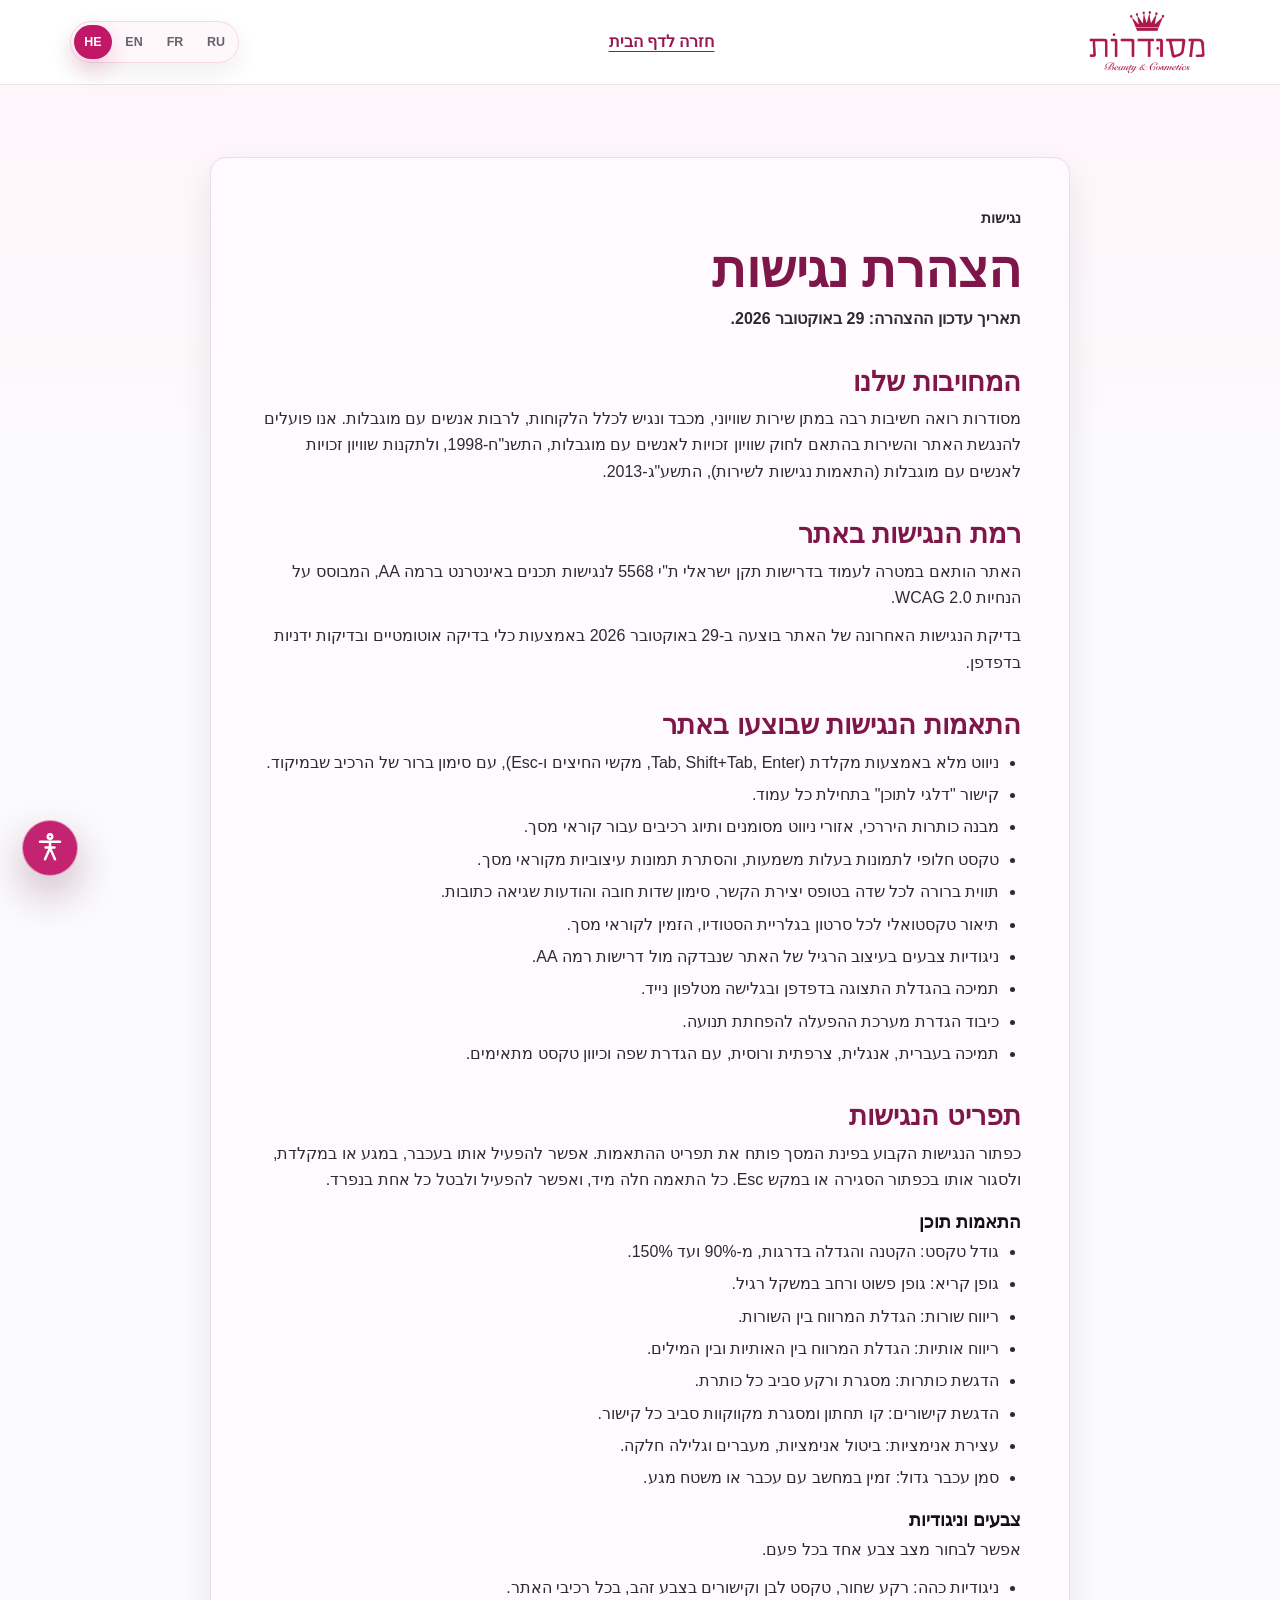
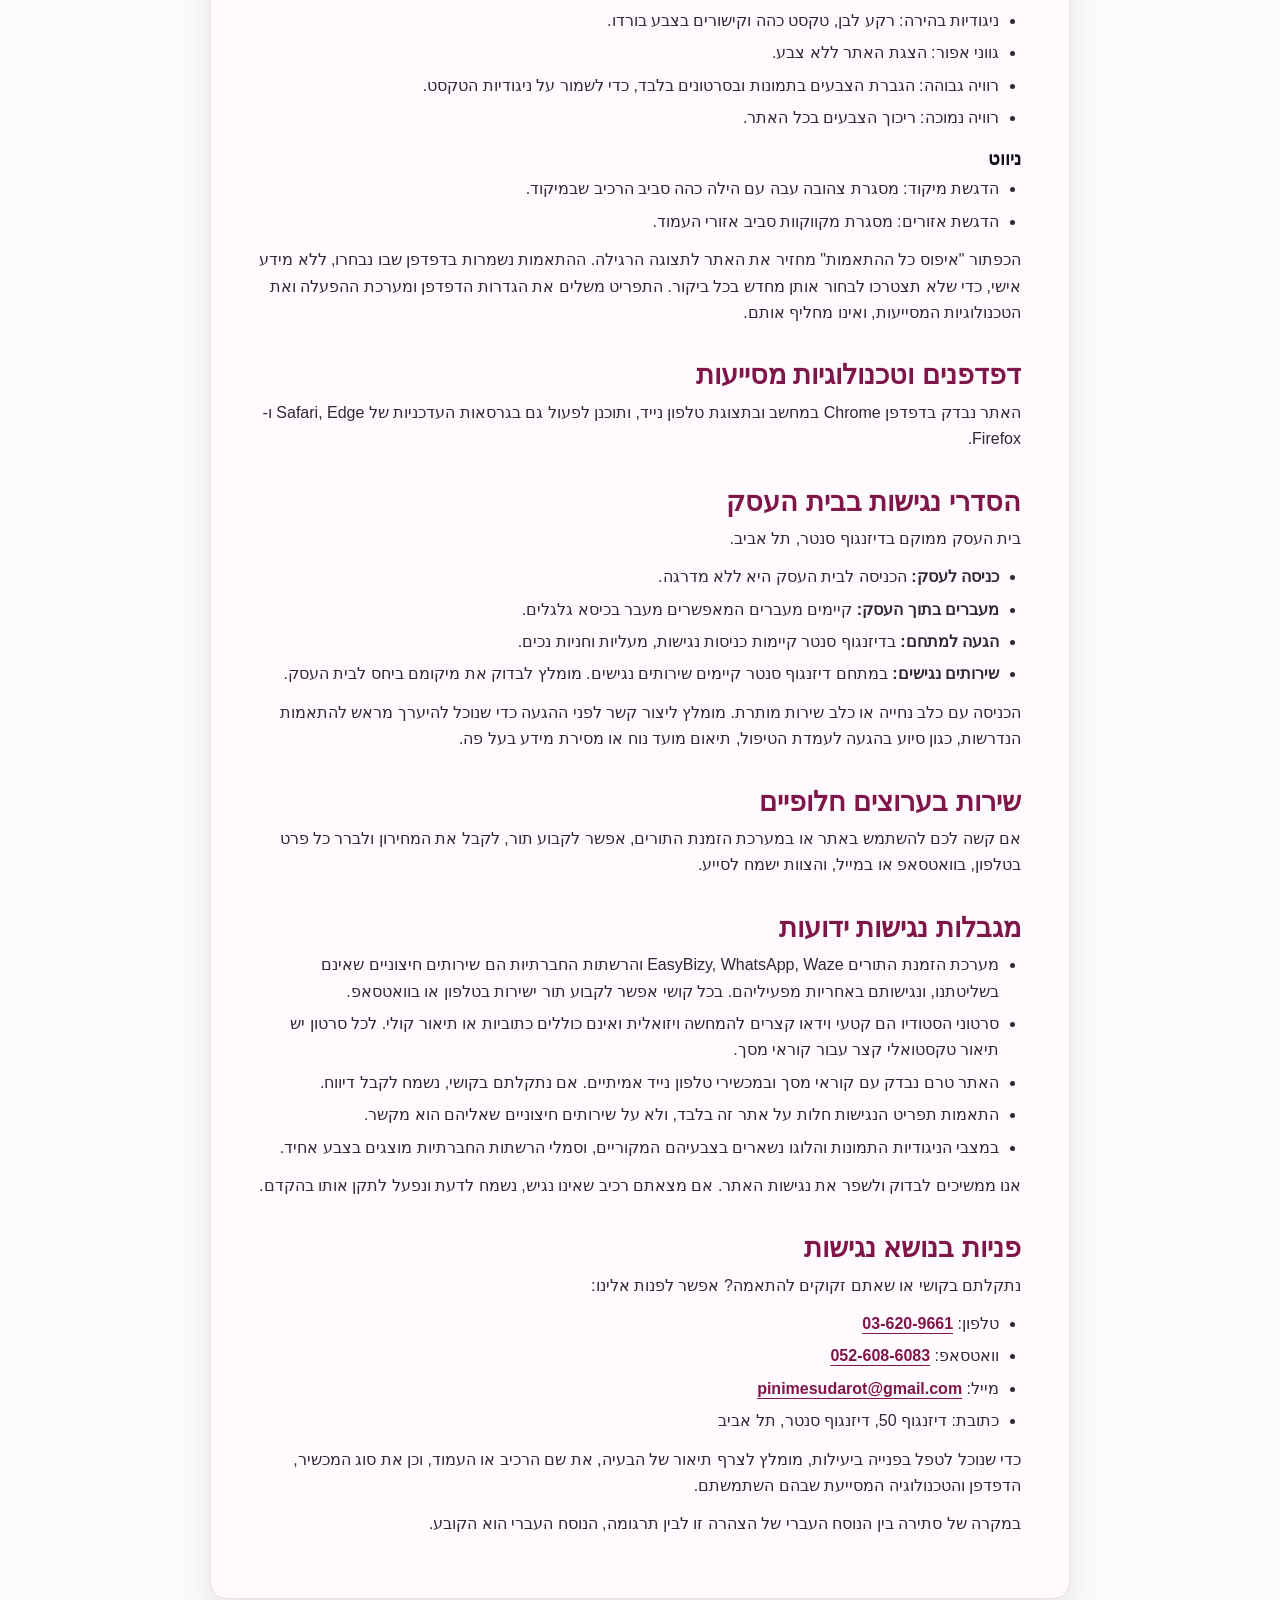
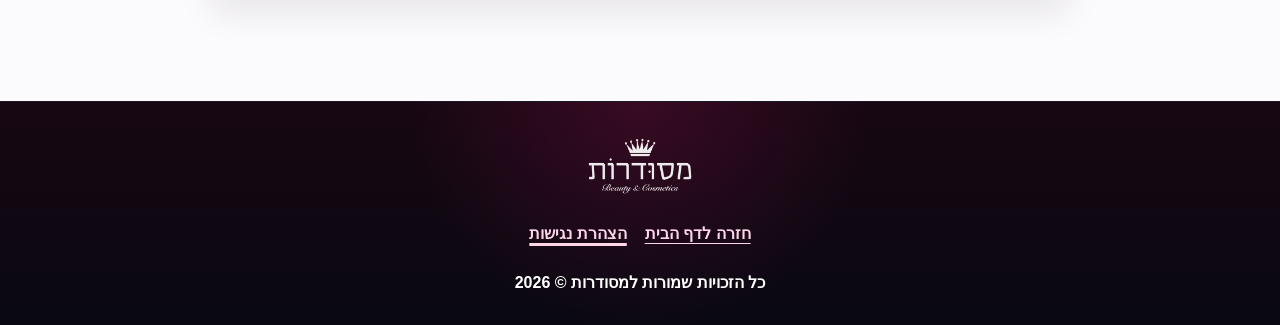
==== accessibility.html @ 110e38bb "feat(accessibility): new accessibility menu and statement page Replace the old accessibility panel w" ====
<!doctype html>
<html lang="he" dir="rtl" data-seo-key="accessibilitySeo">
  <head>
    <meta charset="utf-8" />
    <meta name="viewport" content="width=device-width, initial-scale=1" />
    <title>הצהרת נגישות | מסודרות</title>
    <meta
      name="description"
      content="הצהרת הנגישות של מסודרות Beauty & Cosmetics: התאמות הנגישות באתר, תפריט הנגישות, הסדרי הנגישות בבית העסק ודרכי פנייה."
    />
    <meta name="robots" content="index, follow" />
    <meta name="theme-color" content="#c01866" />
    <link rel="icon" type="image/png" href="assets/logo.png" />
    <link rel="canonical" href="https://www.mesudarot-il.com/accessibility.html" />
    <link rel="stylesheet" href="styles.css?v=20261029-a11y-reset" />
    <script src="accessibility.js?v=20261029-a11y-reset"></script>
    <script defer src="i18n.js?v=20261029-a11y-menu"></script>
  </head>
  <body>
    <svg class="sprite" aria-hidden="true" focusable="false">
      <symbol id="icon-accessibility" viewBox="0 0 24 24">
        <path d="M12 4.5a1.8 1.8 0 1 0 0-3.6 1.8 1.8 0 0 0 0 3.6Z" />
        <path d="M4 7h16" />
        <path d="M12 7v5" />
        <path d="M8 21l4-9 4 9" />
        <path d="M8.5 11.5h7" />
      </symbol>
      <symbol id="icon-a11y-text-size" viewBox="0 0 24 24">
        <path d="M3 19 8.5 5h1L15 19M5.2 14h7.6" />
        <path d="M16 19l3.5-8 3.5 8M17 16.5h5" />
      </symbol>
      <symbol id="icon-a11y-font" viewBox="0 0 24 24">
        <path d="M4 7V5h16v2M12 5v14M9 19h6" />
      </symbol>
      <symbol id="icon-a11y-line-height" viewBox="0 0 24 24">
        <path d="M11 6h10M11 12h10M11 18h10" />
        <path d="M5 4v16M3 6l2-2 2 2M3 18l2 2 2-2" />
      </symbol>
      <symbol id="icon-a11y-letter-spacing" viewBox="0 0 24 24">
        <path d="M5 13l3-8 3 8M6 11h4M14 5v8h3.5a2 2 0 0 0 0-4H14M14 9h3a2 2 0 0 0 0-4h-3" />
        <path d="M3 19h18M6 17l-3 2 3 2M18 17l3 2-3 2" />
      </symbol>
      <symbol id="icon-a11y-heading" viewBox="0 0 24 24">
        <path d="M6 5v14M16 5v14M6 12h10" />
        <rect x="2.5" y="2.5" width="19" height="19" rx="3" />
      </symbol>
      <symbol id="icon-a11y-link" viewBox="0 0 24 24">
        <path d="M10 14a4.5 4.5 0 0 0 6.4 0l3-3a4.5 4.5 0 0 0-6.4-6.4l-1 1" />
        <path d="M14 10a4.5 4.5 0 0 0-6.4 0l-3 3a4.5 4.5 0 0 0 6.4 6.4l1-1" />
      </symbol>
      <symbol id="icon-a11y-pause" viewBox="0 0 24 24">
        <circle cx="12" cy="12" r="9" />
        <path d="M10 9v6M14 9v6" />
      </symbol>
      <symbol id="icon-a11y-cursor" viewBox="0 0 24 24">
        <path d="M5 3v15l4.2-3.8L12 21l3-1.4-2.8-6.3H18Z" />
      </symbol>
      <symbol id="icon-a11y-contrast-dark" viewBox="0 0 24 24">
        <path d="M20 14.5A8.5 8.5 0 0 1 9.5 4a8.5 8.5 0 1 0 10.5 10.5Z" />
      </symbol>
      <symbol id="icon-a11y-contrast-light" viewBox="0 0 24 24">
        <circle cx="12" cy="12" r="4" />
        <path d="M12 2v2M12 20v2M4.9 4.9l1.4 1.4M17.7 17.7l1.4 1.4M2 12h2M20 12h2M4.9 19.1l1.4-1.4M17.7 6.3l1.4-1.4" />
      </symbol>
      <symbol id="icon-a11y-grayscale" viewBox="0 0 24 24">
        <circle cx="12" cy="12" r="9" />
        <path d="M12 3a9 9 0 0 1 0 18Z" fill="currentColor" />
      </symbol>
      <symbol id="icon-a11y-saturation-high" viewBox="0 0 24 24">
        <path d="M12 3s6 6.4 6 11a6 6 0 0 1-12 0c0-4.6 6-11 6-11Z" fill="currentColor" />
      </symbol>
      <symbol id="icon-a11y-saturation-low" viewBox="0 0 24 24">
        <path d="M12 3s6 6.4 6 11a6 6 0 0 1-12 0c0-4.6 6-11 6-11Z" />
        <path d="M9 15a3 3 0 0 0 3 3" />
      </symbol>
      <symbol id="icon-a11y-focus" viewBox="0 0 24 24">
        <path d="M4 8V5a1 1 0 0 1 1-1h3M16 4h3a1 1 0 0 1 1 1v3M20 16v3a1 1 0 0 1-1 1h-3M8 20H5a1 1 0 0 1-1-1v-3" />
        <rect x="8" y="9" width="8" height="6" rx="1.5" />
      </symbol>
      <symbol id="icon-a11y-regions" viewBox="0 0 24 24">
        <rect x="3" y="3" width="18" height="18" rx="2" stroke-dasharray="3 2.5" />
        <path d="M3 9h18M9 9v12" />
      </symbol>
      <symbol id="icon-a11y-reset" viewBox="0 0 24 24">
        <path d="M4 12a8 8 0 1 0 2.4-5.7L4 8.5" />
        <path d="M4 3.5v5h5" />
      </symbol>
      <symbol id="icon-check" viewBox="0 0 24 24">
        <path d="m5 12.5 4.5 4.5L19 7.5" />
      </symbol>
      <symbol id="icon-close" viewBox="0 0 24 24">
        <path d="M6 6l12 12M18 6 6 18" />
      </symbol>
      <symbol id="icon-minus" viewBox="0 0 24 24">
        <path d="M5 12h14" />
      </symbol>
      <symbol id="icon-plus" viewBox="0 0 24 24">
        <path d="M12 5v14M5 12h14" />
      </symbol>
    </svg>

    <a class="skip-link" href="#main">דלגי לתוכן</a>

    <header class="site-header statement-header">
      <nav class="main-nav" aria-label="ניווט ראשי">
        <a class="brand" href="index.html" aria-label="מסודרות דף הבית">
          <img
            src="assets/logo.png"
            width="400"
            height="215"
            alt="מסודרות Beauty & Cosmetics"
          />
        </a>
        <a class="statement-back" href="index.html">חזרה לדף הבית</a>
        <div class="language-switcher" role="group" aria-label="בחירת שפה">
          <button
            class="language-option active"
            type="button"
            data-language-option="he"
            aria-pressed="true"
            lang="he"
            aria-label="עברית"
          >
            HE
          </button>
          <button
            class="language-option"
            type="button"
            data-language-option="en"
            aria-pressed="false"
            lang="en"
            aria-label="English"
          >
            EN
          </button>
          <button
            class="language-option"
            type="button"
            data-language-option="fr"
            aria-pressed="false"
            lang="fr"
            aria-label="Français"
          >
            FR
          </button>
          <button
            class="language-option"
            type="button"
            data-language-option="ru"
            aria-pressed="false"
            lang="ru"
            aria-label="Русский"
          >
            RU
          </button>
        </div>
      </nav>
    </header>

    <main id="main" class="statement-page">
      <article class="statement">
        <p class="eyebrow">נגישות</p>
        <h1>הצהרת נגישות</h1>
        <p class="statement-updated">תאריך עדכון ההצהרה: 29 באוקטובר 2026.</p>

        <section aria-labelledby="statement-commitment">
          <h2 id="statement-commitment">המחויבות שלנו</h2>
          <p>
            מסודרות רואה חשיבות רבה במתן שירות שוויוני, מכבד ונגיש לכלל הלקוחות,
            לרבות אנשים עם מוגבלות. אנו פועלים להנגשת האתר והשירות בהתאם לחוק
            שוויון זכויות לאנשים עם מוגבלות, התשנ"ח-1998, ולתקנות שוויון זכויות
            לאנשים עם מוגבלות (התאמות נגישות לשירות), התשע"ג-2013.
          </p>
        </section>

        <section aria-labelledby="statement-level">
          <h2 id="statement-level">רמת הנגישות באתר</h2>
          <p>
            האתר הותאם במטרה לעמוד בדרישות תקן ישראלי ת"י 5568 לנגישות תכנים
            באינטרנט ברמה AA, המבוסס על הנחיות WCAG 2.0.
          </p>
          <p>
            בדיקת הנגישות האחרונה של האתר בוצעה ב-29 באוקטובר 2026 באמצעות כלי
            בדיקה אוטומטיים ובדיקות ידניות בדפדפן.
          </p>
        </section>

        <section aria-labelledby="statement-adjustments">
          <h2 id="statement-adjustments">התאמות הנגישות שבוצעו באתר</h2>
          <ul>
            <li>
              ניווט מלא באמצעות מקלדת (Tab, Shift+Tab, Enter, מקשי החיצים ו-Esc),
              עם סימון ברור של הרכיב שבמיקוד.
            </li>
            <li>קישור "דלגי לתוכן" בתחילת כל עמוד.</li>
            <li>
              מבנה כותרות היררכי, אזורי ניווט מסומנים ותיוג רכיבים עבור קוראי מסך.
            </li>
            <li>
              טקסט חלופי לתמונות בעלות משמעות, והסתרת תמונות עיצוביות מקוראי מסך.
            </li>
            <li>
              תווית ברורה לכל שדה בטופס יצירת הקשר, סימון שדות חובה והודעות שגיאה
              כתובות.
            </li>
            <li>תיאור טקסטואלי לכל סרטון בגלריית הסטודיו, הזמין לקוראי מסך.</li>
            <li>
              ניגודיות צבעים בעיצוב הרגיל של האתר שנבדקה מול דרישות רמה AA.
            </li>
            <li>תמיכה בהגדלת התצוגה בדפדפן ובגלישה מטלפון נייד.</li>
            <li>כיבוד הגדרת מערכת ההפעלה להפחתת תנועה.</li>
            <li>
              תמיכה בעברית, אנגלית, צרפתית ורוסית, עם הגדרת שפה וכיוון טקסט
              מתאימים.
            </li>
          </ul>
        </section>

        <section aria-labelledby="statement-menu">
          <h2 id="statement-menu">תפריט הנגישות</h2>
          <p>
            כפתור הנגישות הקבוע בפינת המסך פותח את תפריט ההתאמות. אפשר להפעיל אותו
            בעכבר, במגע או במקלדת, ולסגור אותו בכפתור הסגירה או במקש Esc. כל
            התאמה חלה מיד, ואפשר להפעיל ולבטל כל אחת בנפרד.
          </p>
          <h3>התאמות תוכן</h3>
          <ul>
            <li>גודל טקסט: הקטנה והגדלה בדרגות, מ-90% ועד 150%.</li>
            <li>גופן קריא: גופן פשוט ורחב במשקל רגיל.</li>
            <li>ריווח שורות: הגדלת המרווח בין השורות.</li>
            <li>ריווח אותיות: הגדלת המרווח בין האותיות ובין המילים.</li>
            <li>הדגשת כותרות: מסגרת ורקע סביב כל כותרת.</li>
            <li>הדגשת קישורים: קו תחתון ומסגרת מקווקוות סביב כל קישור.</li>
            <li>עצירת אנימציות: ביטול אנימציות, מעברים וגלילה חלקה.</li>
            <li>סמן עכבר גדול: זמין במחשב עם עכבר או משטח מגע.</li>
          </ul>
          <h3>צבעים וניגודיות</h3>
          <p>אפשר לבחור מצב צבע אחד בכל פעם.</p>
          <ul>
            <li>
              ניגודיות כהה: רקע שחור, טקסט לבן וקישורים בצבע זהב, בכל רכיבי האתר.
            </li>
            <li>ניגודיות בהירה: רקע לבן, טקסט כהה וקישורים בצבע בורדו.</li>
            <li>גווני אפור: הצגת האתר ללא צבע.</li>
            <li>
              רוויה גבוהה: הגברת הצבעים בתמונות ובסרטונים בלבד, כדי לשמור על
              ניגודיות הטקסט.
            </li>
            <li>רוויה נמוכה: ריכוך הצבעים בכל האתר.</li>
          </ul>
          <h3>ניווט</h3>
          <ul>
            <li>הדגשת מיקוד: מסגרת צהובה עבה עם הילה כהה סביב הרכיב שבמיקוד.</li>
            <li>הדגשת אזורים: מסגרת מקווקוות סביב אזורי העמוד.</li>
          </ul>
          <p>
            הכפתור "איפוס כל ההתאמות" מחזיר את האתר לתצוגה הרגילה. ההתאמות נשמרות
            בדפדפן שבו נבחרו, ללא מידע אישי, כדי שלא תצטרכו לבחור אותן מחדש בכל
            ביקור. התפריט משלים את הגדרות הדפדפן ומערכת ההפעלה ואת הטכנולוגיות
            המסייעות, ואינו מחליף אותם.
          </p>
        </section>

        <section aria-labelledby="statement-browsers">
          <h2 id="statement-browsers">דפדפנים וטכנולוגיות מסייעות</h2>
          <p>
            האתר נבדק בדפדפן Chrome במחשב ובתצוגת טלפון נייד, ותוכנן לפעול גם
            בגרסאות העדכניות של Safari, Edge ו-Firefox.
          </p>
        </section>

        <section aria-labelledby="statement-premises">
          <h2 id="statement-premises">הסדרי נגישות בבית העסק</h2>
          <!-- Physical arrangements as supplied by the business; written confirmation is still pending. -->
          <p>בית העסק ממוקם בדיזנגוף סנטר, תל אביב.</p>
          <ul>
            <li>
              <strong>כניסה לעסק:</strong> הכניסה לבית העסק היא ללא מדרגה.
            </li>
            <li>
              <strong>מעברים בתוך העסק:</strong> קיימים מעברים המאפשרים מעבר בכיסא
              גלגלים.
            </li>
            <li>
              <strong>הגעה למתחם:</strong> בדיזנגוף סנטר קיימות כניסות נגישות,
              מעליות וחניות נכים.
            </li>
            <li>
              <strong>שירותים נגישים:</strong> במתחם דיזנגוף סנטר קיימים שירותים
              נגישים. מומלץ לבדוק את מיקומם ביחס לבית העסק.
            </li>
          </ul>
          <p>
            הכניסה עם כלב נחייה או כלב שירות מותרת. מומלץ ליצור קשר לפני ההגעה כדי
            שנוכל להיערך מראש להתאמות הנדרשות, כגון סיוע בהגעה לעמדת הטיפול, תיאום
            מועד נוח או מסירת מידע בעל פה.
          </p>
        </section>

        <section aria-labelledby="statement-alternatives">
          <h2 id="statement-alternatives">שירות בערוצים חלופיים</h2>
          <p>
            אם קשה לכם להשתמש באתר או במערכת הזמנת התורים, אפשר לקבוע תור, לקבל
            את המחירון ולברר כל פרט בטלפון, בוואטסאפ או במייל, והצוות ישמח לסייע.
          </p>
        </section>

        <section aria-labelledby="statement-limitations">
          <h2 id="statement-limitations">מגבלות נגישות ידועות</h2>
          <ul>
            <li>
              מערכת הזמנת התורים EasyBizy, WhatsApp, Waze והרשתות החברתיות הם
              שירותים חיצוניים שאינם בשליטתנו, ונגישותם באחריות מפעיליהם. בכל קושי
              אפשר לקבוע תור ישירות בטלפון או בוואטסאפ.
            </li>
            <li>
              סרטוני הסטודיו הם קטעי וידאו קצרים להמחשה ויזואלית ואינם כוללים
              כתוביות או תיאור קולי. לכל סרטון יש תיאור טקסטואלי קצר עבור קוראי
              מסך.
            </li>
            <li>
              האתר טרם נבדק עם קוראי מסך ובמכשירי טלפון נייד אמיתיים. אם נתקלתם
              בקושי, נשמח לקבל דיווח.
            </li>
            <li>
              התאמות תפריט הנגישות חלות על אתר זה בלבד, ולא על שירותים חיצוניים
              שאליהם הוא מקשר.
            </li>
            <li>
              במצבי הניגודיות התמונות והלוגו נשארים בצבעיהם המקוריים, וסמלי
              הרשתות החברתיות מוצגים בצבע אחיד.
            </li>
          </ul>
          <p>
            אנו ממשיכים לבדוק ולשפר את נגישות האתר. אם מצאתם רכיב שאינו נגיש,
            נשמח לדעת ונפעל לתקן אותו בהקדם.
          </p>
        </section>

        <section aria-labelledby="statement-contact">
          <h2 id="statement-contact">פניות בנושא נגישות</h2>
          <!-- An accessibility coordinator (name and contact details) must be listed here if the business employs 25 or more people. -->
          <p>נתקלתם בקושי או שאתם זקוקים להתאמה? אפשר לפנות אלינו:</p>
          <ul>
            <li>טלפון: <a href="tel:036209661">03-620-9661</a></li>
            <li>
              וואטסאפ:
              <a
                href="https://api.whatsapp.com/send?phone=972526086083"
                target="_blank"
                rel="noopener"
                >052-608-6083</a
              >
            </li>
            <li>
              מייל:
              <a href="mailto:pinimesudarot@gmail.com">pinimesudarot@gmail.com</a>
            </li>
            <li>כתובת: דיזנגוף 50, דיזנגוף סנטר, תל אביב</li>
          </ul>
          <p>
            כדי שנוכל לטפל בפנייה ביעילות, מומלץ לצרף תיאור של הבעיה, את שם הרכיב
            או העמוד, וכן את סוג המכשיר, הדפדפן והטכנולוגיה המסייעת שבהם השתמשתם.
          </p>
          <p>
            במקרה של סתירה בין הנוסח העברי של הצהרה זו לבין תרגומה, הנוסח העברי
            הוא הקובע.
          </p>
        </section>
      </article>
    </main>

    <footer class="site-footer">
      <div class="footer-inner">
        <img
          src="assets/logo.png"
          width="400"
          height="215"
          alt="מסודרות"
          loading="lazy"
          decoding="async"
        />
        <div class="legal-links" role="group" aria-label="מידע משפטי ונגישות">
          <a href="index.html">חזרה לדף הבית</a>
          <a href="accessibility.html" aria-current="page">הצהרת נגישות</a>
        </div>
        <p class="footer-copy">כל הזכויות שמורות למסודרות © 2026</p>
      </div>
    </footer>

    <button
      class="a11y-launcher"
      type="button"
      data-a11y-open
      aria-haspopup="dialog"
      aria-expanded="false"
      aria-controls="a11y-panel"
    >
      <svg aria-hidden="true"><use href="#icon-accessibility"></use></svg>
      <span class="sr-only">תפריט נגישות</span>
    </button>

    <dialog class="a11y-panel" id="a11y-panel" aria-labelledby="a11y-panel-title">
      <div class="a11y-panel-header">
        <div>
          <h2 id="a11y-panel-title">התאמות נגישות</h2>
          <p>השינויים חלים מיד ונשמרים בדפדפן זה בלבד.</p>
        </div>
        <button
          class="a11y-close"
          type="button"
          data-a11y-close
          aria-label="סגירת תפריט הנגישות"
        >
          <svg aria-hidden="true"><use href="#icon-close"></use></svg>
        </button>
      </div>

      <div class="a11y-panel-body">
        <section class="a11y-group" aria-labelledby="a11y-group-content">
          <h3 id="a11y-group-content">התאמות תוכן</h3>
          <div
            class="a11y-stepper"
            role="group"
            aria-labelledby="a11y-text-size-label"
          >
            <span class="a11y-stepper-label" id="a11y-text-size-label">
              <svg aria-hidden="true"><use href="#icon-a11y-text-size"></use></svg>
              גודל טקסט
            </span>
            <span class="a11y-stepper-controls">
              <button
                type="button"
                data-a11y-text-step="-1"
                aria-label="הקטנת טקסט"
              >
                <svg aria-hidden="true"><use href="#icon-minus"></use></svg>
              </button>
              <output data-a11y-text-size-value aria-live="polite">100%</output>
              <button
                type="button"
                data-a11y-text-step="1"
                aria-label="הגדלת טקסט"
              >
                <svg aria-hidden="true"><use href="#icon-plus"></use></svg>
              </button>
            </span>
          </div>
          <div class="a11y-grid">
            <button
              class="a11y-option"
              type="button"
              data-a11y-setting="readableFont"
              aria-pressed="false"
            >
              <svg aria-hidden="true"><use href="#icon-a11y-font"></use></svg>
              <span>גופן קריא</span>
              <svg class="a11y-check" aria-hidden="true"><use href="#icon-check"></use></svg>
            </button>
            <button
              class="a11y-option"
              type="button"
              data-a11y-setting="lineHeight"
              aria-pressed="false"
            >
              <svg aria-hidden="true"><use href="#icon-a11y-line-height"></use></svg>
              <span>ריווח שורות</span>
              <svg class="a11y-check" aria-hidden="true"><use href="#icon-check"></use></svg>
            </button>
            <button
              class="a11y-option"
              type="button"
              data-a11y-setting="letterSpacing"
              aria-pressed="false"
            >
              <svg aria-hidden="true"><use href="#icon-a11y-letter-spacing"></use></svg>
              <span>ריווח אותיות</span>
              <svg class="a11y-check" aria-hidden="true"><use href="#icon-check"></use></svg>
            </button>
            <button
              class="a11y-option"
              type="button"
              data-a11y-setting="highlightHeadings"
              aria-pressed="false"
            >
              <svg aria-hidden="true"><use href="#icon-a11y-heading"></use></svg>
              <span>הדגשת כותרות</span>
              <svg class="a11y-check" aria-hidden="true"><use href="#icon-check"></use></svg>
            </button>
            <button
              class="a11y-option"
              type="button"
              data-a11y-setting="highlightLinks"
              aria-pressed="false"
            >
              <svg aria-hidden="true"><use href="#icon-a11y-link"></use></svg>
              <span>הדגשת קישורים</span>
              <svg class="a11y-check" aria-hidden="true"><use href="#icon-check"></use></svg>
            </button>
            <button
              class="a11y-option"
              type="button"
              data-a11y-setting="stopAnimations"
              aria-pressed="false"
            >
              <svg aria-hidden="true"><use href="#icon-a11y-pause"></use></svg>
              <span>עצירת אנימציות</span>
              <svg class="a11y-check" aria-hidden="true"><use href="#icon-check"></use></svg>
            </button>
            <button
              class="a11y-option"
              type="button"
              data-a11y-setting="bigCursor"
              data-a11y-requires-fine-pointer
              aria-pressed="false"
            >
              <svg aria-hidden="true"><use href="#icon-a11y-cursor"></use></svg>
              <span>סמן עכבר גדול</span>
              <svg class="a11y-check" aria-hidden="true"><use href="#icon-check"></use></svg>
            </button>
          </div>
        </section>

        <section class="a11y-group" aria-labelledby="a11y-group-color">
          <h3 id="a11y-group-color">צבעים וניגודיות</h3>
          <p class="a11y-group-hint">אפשר לבחור מצב צבע אחד בכל פעם.</p>
          <div class="a11y-grid">
            <button
              class="a11y-option"
              type="button"
              data-a11y-color="contrast-dark"
              aria-pressed="false"
            >
              <svg aria-hidden="true"><use href="#icon-a11y-contrast-dark"></use></svg>
              <span>ניגודיות כהה</span>
              <svg class="a11y-check" aria-hidden="true"><use href="#icon-check"></use></svg>
            </button>
            <button
              class="a11y-option"
              type="button"
              data-a11y-color="contrast-light"
              aria-pressed="false"
            >
              <svg aria-hidden="true"><use href="#icon-a11y-contrast-light"></use></svg>
              <span>ניגודיות בהירה</span>
              <svg class="a11y-check" aria-hidden="true"><use href="#icon-check"></use></svg>
            </button>
            <button
              class="a11y-option"
              type="button"
              data-a11y-color="grayscale"
              aria-pressed="false"
            >
              <svg aria-hidden="true"><use href="#icon-a11y-grayscale"></use></svg>
              <span>גווני אפור</span>
              <svg class="a11y-check" aria-hidden="true"><use href="#icon-check"></use></svg>
            </button>
            <button
              class="a11y-option"
              type="button"
              data-a11y-color="saturation-high"
              aria-pressed="false"
            >
              <svg aria-hidden="true"><use href="#icon-a11y-saturation-high"></use></svg>
              <span>רוויה גבוהה</span>
              <svg class="a11y-check" aria-hidden="true"><use href="#icon-check"></use></svg>
            </button>
            <button
              class="a11y-option"
              type="button"
              data-a11y-color="saturation-low"
              aria-pressed="false"
            >
              <svg aria-hidden="true"><use href="#icon-a11y-saturation-low"></use></svg>
              <span>רוויה נמוכה</span>
              <svg class="a11y-check" aria-hidden="true"><use href="#icon-check"></use></svg>
            </button>
          </div>
        </section>

        <section class="a11y-group" aria-labelledby="a11y-group-navigation">
          <h3 id="a11y-group-navigation">ניווט</h3>
          <div class="a11y-grid">
            <button
              class="a11y-option"
              type="button"
              data-a11y-setting="strongFocus"
              aria-pressed="false"
            >
              <svg aria-hidden="true"><use href="#icon-a11y-focus"></use></svg>
              <span>הדגשת מיקוד</span>
              <svg class="a11y-check" aria-hidden="true"><use href="#icon-check"></use></svg>
            </button>
            <button
              class="a11y-option"
              type="button"
              data-a11y-setting="highlightRegions"
              aria-pressed="false"
            >
              <svg aria-hidden="true"><use href="#icon-a11y-regions"></use></svg>
              <span>הדגשת אזורים</span>
              <svg class="a11y-check" aria-hidden="true"><use href="#icon-check"></use></svg>
            </button>
          </div>
        </section>
      </div>

      <div class="a11y-panel-footer">
        <button class="a11y-reset" type="button" data-a11y-reset>
          <span class="a11y-reset-icon" aria-hidden="true">
            <svg class="a11y-reset-idle"><use href="#icon-a11y-reset"></use></svg>
            <svg class="a11y-reset-done"><use href="#icon-check"></use></svg>
          </span>
          איפוס כל ההתאמות
        </button>
        <p class="sr-only" role="status" data-a11y-status></p>
        <a class="a11y-statement-link" href="accessibility.html">הצהרת נגישות</a>
      </div>
    </dialog>
  </body>
</html>
---- styles.css ----
:root {
  --brand: #c01866;
  --brand-strong: #97174e;
  --brand-soft: #ffe8f2;
  --violet: #7c3aed;
  --ink: #111019;
  --ink-soft: #2e2933;
  --muted: #68606d;
  --paper: #fbfafc;
  --surface: #ffffff;
  --surface-soft: #f7f3f7;
  --surface-tint: #fff6fa;
  --teal: #176b68;
  --teal-soft: #e8f5f2;
  --gold: #a97820;
  --line: #e9dfe7;
  --line-strong: #d8c8d4;
  --radius: 16px;
  --radius-sm: 12px;
  --shadow: 0 24px 70px rgba(37, 23, 34, 0.14);
  --shadow-soft: 0 14px 34px rgba(37, 23, 34, 0.09);
  --container: 1180px;
  --header-height: 72px;
  --section-y: clamp(92px, 8vw, 124px);
  --section-y-lg: clamp(104px, 9vw, 140px);
  --section-pad-x: max(20px, calc((100vw - var(--container)) / 2));
  --section-line: rgba(216, 200, 212, 0.56);
}

* {
  box-sizing: border-box;
  min-width: 0;
}

[hidden] {
  display: none !important;
}

html {
  scroll-behavior: smooth;
  /* --fixed-bottom-inset is set by script.js from the visible fixed bottom bars. */
  scroll-padding-block-end: min(calc(var(--fixed-bottom-inset, 0px) + 8px), 50svh);
  max-width: 100%;
  overflow-x: hidden;
}

html[dir="rtl"] {
  direction: rtl;
}

html[dir="ltr"] {
  direction: ltr;
}

body {
  margin: 0;
  direction: inherit;
  background: var(--paper);
  color: var(--ink);
  font-family:
    "Heebo", "Assistant", "Rubik", "Noto Sans Hebrew", Arial, sans-serif;
  font-size: 1rem;
  line-height: 1.65;
  max-width: 100%;
  overflow-x: clip;
  -webkit-font-smoothing: antialiased;
  text-rendering: optimizeLegibility;
  text-align: start;
}

body.cookie-visible {
  padding-bottom: 142px;
}

img {
  display: block;
  max-width: 100%;
  height: auto;
}

a {
  color: inherit;
  text-decoration: none;
}

section[id],
.service-reel[id] {
  scroll-margin-top: calc(var(--header-height) + 56px);
}

a[href^="mailto"],
a[href^="tel"],
.top-strip span,
.contact-list dd,
.hero-highlights dd {
  unicode-bidi: isolate;
}

a[href^="mailto"],
a[href^="tel"] {
  direction: ltr;
  display: inline-block;
}

button,
input,
select,
textarea {
  font: inherit;
}

button,
a,
input,
select,
textarea {
  touch-action: manipulation;
}

:where(a, button, input, select, textarea, summary, [tabindex]):focus-visible {
  outline: 3px solid var(--brand-strong);
  outline-offset: 3px;
}

/* The brand outline is too dark to see against these backgrounds. */
.top-strip :focus-visible,
.site-footer :focus-visible {
  outline-color: #fff;
}

svg {
  width: 20px;
  height: 20px;
  fill: none;
  stroke: currentColor;
  stroke-width: 1.8;
  stroke-linecap: round;
  stroke-linejoin: round;
}

.sprite {
  position: absolute;
  width: 0;
  height: 0;
  overflow: hidden;
  pointer-events: none;
}

.sr-only {
  position: absolute;
  width: 1px;
  height: 1px;
  padding: 0;
  margin: -1px;
  overflow: hidden;
  clip: rect(0, 0, 0, 0);
  white-space: nowrap;
  border: 0;
}

.skip-link {
  position: absolute;
  inset-block-start: 8px;
  inset-inline-end: 8px;
  z-index: 1000;
  transform: translateY(-140%);
  background: var(--ink);
  color: #fff;
  padding: 8px 12px;
  border-radius: var(--radius-sm);
}

.skip-link:focus {
  transform: translateY(0);
}

h1,
h2,
h3,
p {
  margin-block-start: 0;
}

h1,
h2,
h3 {
  text-wrap: balance;
}

p,
li,
dd {
  overflow-wrap: break-word;
}

h1 {
  margin-block-end: 16px;
  font-size: clamp(3.5rem, 8vw, 7.2rem);
  line-height: 0.96;
  font-weight: 900;
}

h2 {
  margin-block-end: 14px;
  font-size: clamp(2rem, 4.4vw, 3.4rem);
  line-height: 1.08;
  font-weight: 900;
}

h3 {
  margin-block-end: 10px;
  font-size: 1.35rem;
  line-height: 1.2;
}

.site-header {
  position: sticky;
  top: 0;
  z-index: 100;
  direction: rtl;
  text-align: start;
  background: rgba(255, 255, 255, 0.9);
  backdrop-filter: blur(18px);
  border-bottom: 1px solid rgba(233, 223, 231, 0.86);
}

body[data-direction="ltr"] .site-header .top-strip > *,
body[data-direction="ltr"] .site-header .nav-links a,
body[data-direction="ltr"] .site-header .menu-toggle,
body[data-direction="ltr"] .site-header .nav-cta {
  direction: ltr;
  unicode-bidi: isolate;
}

.top-strip {
  min-height: 28px;
  display: flex;
  justify-content: center;
  gap: 18px;
  align-items: center;
  padding: 3px 20px;
  background: #140d13;
  color: rgba(255, 255, 255, 0.82);
  font-size: 0.82rem;
  font-weight: 800;
}

.top-strip a {
  color: #fff;
  text-decoration: underline;
  text-underline-offset: 3px;
}

.main-nav {
  position: relative;
  width: min(100%, var(--container));
  margin: 0 auto;
  min-height: var(--header-height);
  padding: 8px 20px;
  display: grid;
  grid-template-columns: auto minmax(0, 1fr) auto auto;
  align-items: center;
  gap: 14px;
}

.brand {
  display: inline-flex;
  align-items: center;
  min-height: 42px;
}

.brand img {
  width: 126px;
  height: auto;
}

.nav-links {
  display: flex;
  justify-content: center;
  align-items: center;
  gap: 10px;
  font-family:
    "Rubik", "Heebo", "Assistant", "Noto Sans Hebrew", Arial, sans-serif;
  font-size: clamp(1rem, 1.12vw, 1.12rem);
  font-weight: 900;
}

.nav-links a {
  min-height: 42px;
  display: inline-flex;
  align-items: center;
  border-radius: 999px;
  padding: 9px 16px;
  color: var(--ink);
  background: rgba(255, 246, 250, 0.72);
  border: 1px solid rgba(192, 24, 102, 0.1);
  transition:
    background 180ms ease,
    color 180ms ease,
    border-color 180ms ease,
    transform 180ms ease;
}

.nav-links a:hover,
.nav-links a:focus-visible {
  background: var(--brand-soft);
  color: var(--brand-strong);
  border-color: rgba(192, 24, 102, 0.22);
  transform: translateY(-1px);
}

.menu-toggle {
  display: none;
  width: 46px;
  height: 46px;
  border: 1px solid var(--line);
  background: var(--surface);
  color: var(--ink);
  border-radius: var(--radius-sm);
  padding: 0;
  align-items: center;
  justify-content: center;
  cursor: pointer;
  box-shadow: 0 10px 24px rgba(37, 23, 34, 0.07);
  transition:
    background 180ms ease,
    border-color 180ms ease,
    color 180ms ease,
    transform 180ms ease;
}

.menu-toggle:hover,
.menu-toggle:focus-visible {
  background: var(--brand-soft);
  border-color: rgba(192, 24, 102, 0.24);
  color: var(--brand-strong);
}

.menu-toggle-lines {
  width: 22px;
  display: grid;
  gap: 5px;
}

.menu-toggle-lines span {
  display: block;
  height: 2px;
  border-radius: 999px;
  background: currentColor;
  transform-origin: center;
  transition:
    opacity 180ms ease,
    transform 180ms ease;
}

.menu-toggle[aria-expanded="true"] .menu-toggle-lines span:nth-child(1) {
  transform: translateY(7px) rotate(45deg);
}

.menu-toggle[aria-expanded="true"] .menu-toggle-lines span:nth-child(2) {
  opacity: 0;
}

.menu-toggle[aria-expanded="true"] .menu-toggle-lines span:nth-child(3) {
  transform: translateY(-7px) rotate(-45deg);
}

.language-switcher {
  display: inline-flex;
  align-items: center;
  justify-content: center;
  gap: 3px;
  direction: ltr;
  min-height: 42px;
  padding: 3px;
  border: 1px solid rgba(192, 24, 102, 0.14);
  border-radius: 999px;
  background: rgba(255, 246, 250, 0.76);
  box-shadow: 0 10px 24px rgba(37, 23, 34, 0.07);
}

.language-option {
  min-width: 38px;
  min-height: 34px;
  border: 0;
  border-radius: 999px;
  padding: 6px 9px;
  background: transparent;
  color: var(--muted);
  font-size: 0.78rem;
  font-weight: 900;
  letter-spacing: 0;
  cursor: pointer;
  transition:
    background 180ms ease,
    color 180ms ease,
    box-shadow 180ms ease;
}

.language-option:hover,
.language-option:focus-visible {
  background: rgba(255, 232, 242, 0.92);
  color: var(--brand-strong);
}

.language-option.active,
.language-option[aria-pressed="true"] {
  background: var(--brand);
  color: #fff;
  box-shadow: 0 10px 22px rgba(192, 24, 102, 0.2);
}

.button,
.nav-cta {
  display: inline-flex;
  align-items: center;
  justify-content: center;
  gap: 8px;
  min-height: 46px;
  padding: 10px 18px;
  border-radius: var(--radius);
  border: 1px solid transparent;
  font-weight: 900;
  line-height: 1.2;
  cursor: pointer;
  transition:
    transform 180ms ease,
    box-shadow 180ms ease,
    background 180ms ease,
    color 180ms ease,
    border-color 180ms ease;
}

.nav-cta {
  min-height: 44px;
  padding: 9px 18px;
  font-size: 0.98rem;
}

.button:hover,
.button:focus-visible,
.nav-cta:hover,
.nav-cta:focus-visible {
  transform: translateY(-1px);
  box-shadow: var(--shadow-soft);
}

.primary,
.nav-cta {
  background: var(--brand);
  color: #fff;
  box-shadow: 0 16px 34px rgba(192, 24, 102, 0.22);
}

.primary:hover,
.primary:focus-visible,
.nav-cta:hover,
.nav-cta:focus-visible {
  background: var(--brand-strong);
}

.light {
  background: #fff;
  color: var(--brand-strong);
  border-color: rgba(255, 255, 255, 0.82);
}

.outline {
  border-color: rgba(255, 255, 255, 0.56);
  color: #fff;
  background: rgba(255, 255, 255, 0.11);
  backdrop-filter: blur(14px);
}

.dark {
  background: var(--ink);
  color: #fff;
}

.full {
  width: 100%;
}

@keyframes fade-up {
  from {
    opacity: 0;
    transform: translateY(14px);
  }
  to {
    opacity: 1;
    transform: translateY(0);
  }
}

.hero {
  min-height: 0;
  display: grid;
  align-items: start;
  position: relative;
  isolation: isolate;
  overflow: hidden;
  color: var(--ink);
  background: linear-gradient(
    180deg,
    #f8e5ea 0%,
    #fff6f9 48%,
    var(--paper) 100%
  );
}

.hero-visual {
  position: relative;
  inset: auto;
  z-index: 0;
  width: 100%;
  height: auto;
  aspect-ratio: 1983 / 793;
  pointer-events: none;
}

.hero-image {
  display: block;
  width: 100%;
  height: 100%;
  object-fit: contain;
  object-position: center top;
}

.hero-vignette {
  position: absolute;
  inset: 0 0 auto;
  height: auto;
  aspect-ratio: 1983 / 793;
  z-index: 1;
  pointer-events: none;
  background: linear-gradient(
    0deg,
    rgba(53, 7, 29, 0.14),
    rgba(255, 255, 255, 0) 34%
  );
}

.hero::after {
  display: none;
}

@media (min-width: 1041px) {
  .nav-links a {
    position: relative;
    padding-inline: 14px;
    background: transparent;
    border-color: transparent;
    border-radius: 0;
    transition: color 180ms ease;
  }

  .nav-links a::after {
    content: "";
    position: absolute;
    inset-inline: 14px;
    bottom: 8px;
    height: 2px;
    border-radius: 999px;
    background: currentColor;
    transform: scaleX(0);
    transform-origin: center;
    transition: transform 220ms ease;
  }

  .nav-links a:hover,
  .nav-links a:focus-visible {
    background: transparent;
    color: var(--brand-strong);
    border-color: transparent;
    transform: none;
  }

  .nav-links a:hover::after,
  .nav-links a:focus-visible::after {
    transform: scaleX(1);
  }

  .hero {
    min-height: 0;
  }

  .hero-shell {
    min-height: 0;
    display: flex;
    align-items: flex-start;
    justify-content: center;
    padding-block: 42px 174px;
  }

  html[dir="ltr"] .hero-shell {
    justify-content: center;
  }

  .hero-content {
    max-width: min(760px, 72%);
  }
}

.hero-shell {
  position: relative;
  z-index: 2;
  width: min(100%, var(--container));
  min-height: 0;
  margin: 0 auto;
  display: flex;
  align-items: flex-start;
  justify-content: center;
  padding: 42px 20px 104px;
}

.hero-content {
  max-width: min(760px, 72%);
  margin-inline: auto;
  text-align: center;
  animation: fade-up 620ms ease both;
}

html[dir="ltr"] .hero-shell {
  justify-content: center;
}

.eyebrow {
  margin: 0 0 10px;
  color: var(--brand);
  font-weight: 900;
  font-size: 0.92rem;
}

.hero .eyebrow {
  color: var(--brand-strong);
}

.hero-copy {
  max-width: 720px;
  margin-block-end: 28px;
  margin-inline: auto;
  color: #503745;
  font-size: clamp(1.15rem, 2.2vw, 1.42rem);
  line-height: 1.48;
}

.hero h1 {
  color: #351625;
}

.hero .primary {
  box-shadow: 0 18px 36px rgba(151, 23, 78, 0.22);
}

.hero .light {
  color: var(--brand-strong);
  border-color: rgba(151, 23, 78, 0.14);
  background: rgba(255, 255, 255, 0.92);
}

.hero .outline {
  color: #351625;
  border-color: rgba(151, 23, 78, 0.2);
  background: rgba(255, 255, 255, 0.64);
  backdrop-filter: blur(14px);
}

.hero-actions {
  display: flex;
  flex-wrap: wrap;
  justify-content: center;
  gap: 12px;
}

.hero-highlights {
  width: min(100%, 760px);
  display: grid;
  grid-template-columns: repeat(3, 1fr);
  gap: 10px;
  margin: 34px auto 0;
}

.hero-highlights div {
  min-height: 84px;
  padding: 14px 16px;
  display: grid;
  align-content: center;
  justify-items: center;
  text-align: center;
  border: 1px solid rgba(255, 255, 255, 0.32);
  border-radius: var(--radius);
  background: rgba(255, 250, 253, 0.84);
  backdrop-filter: blur(14px);
  box-shadow: 0 16px 34px rgba(37, 23, 34, 0.08);
}

.hero-highlights dt {
  color: #6b5160;
  font-size: 0.9rem;
  font-weight: 800;
}

.hero-highlights dd {
  margin: 4px 0 0;
  color: #351625;
  font-size: 1rem;
  font-weight: 900;
  line-height: 1.35;
}

.quick-actions {
  width: min(calc(100% - 40px), var(--container));
  margin: -48px auto 0;
  position: relative;
  z-index: 5;
  display: grid;
  grid-template-columns: repeat(3, 1fr);
  background: rgba(255, 255, 255, 0.96);
  border: 1px solid rgba(233, 223, 231, 0.92);
  border-radius: var(--radius);
  box-shadow: var(--shadow);
  overflow: hidden;
}

.quick-actions a {
  min-height: 112px;
  padding: 24px;
  display: grid;
  grid-template-columns: auto 1fr;
  grid-template-areas:
    "icon title"
    "icon copy";
  gap: 0 14px;
  align-content: center;
  border-inline-start: 1px solid var(--line);
  transition: background 180ms ease;
}

.quick-actions a:last-child {
  border-inline-start: 0;
}

.quick-actions a:hover,
.quick-actions a:focus-visible {
  background: var(--surface-tint);
}

.quick-actions svg {
  grid-area: icon;
  width: 32px;
  height: 32px;
  color: var(--brand);
}

.quick-actions span {
  grid-area: title;
  font-weight: 900;
  font-size: 1.3rem;
}

.quick-actions small {
  grid-area: copy;
  color: var(--muted);
}

@media (min-width: 1041px) {
  .quick-actions {
    margin: -48px auto 0;
    transform: none;
  }

  .motion-ready .quick-actions.scroll-reveal,
  .motion-ready .quick-actions .scroll-reveal-item {
    opacity: 1;
    translate: 0 0;
    filter: blur(0);
  }
}

.social-proof {
  position: relative;
  isolation: isolate;
  width: min(calc(100% - 40px), var(--container));
  margin: 0 auto;
  padding: var(--section-y) 0;
  display: grid;
  grid-template-columns: minmax(0, 0.92fr) minmax(0, 1.08fr);
  gap: 18px;
  align-items: stretch;
}

.social-proof::before {
  content: "";
  position: absolute;
  inset: 0 calc(50% - 50vw);
  z-index: -1;
  border-block-start: 1px solid rgba(233, 223, 231, 0.48);
  border-block-end: 1px solid rgba(233, 223, 231, 0.56);
  background: linear-gradient(
    180deg,
    rgba(247, 243, 247, 0.88),
    rgba(251, 250, 252, 0.98)
  );
}

.social-proof-main,
.social-proof-points article {
  border: 1px solid rgba(192, 24, 102, 0.15);
  border-radius: var(--radius);
  background: rgba(255, 255, 255, 0.96);
  box-shadow: var(--shadow-soft);
}

.social-proof-main {
  display: grid;
  align-content: center;
  justify-items: start;
  gap: 14px;
  padding: clamp(24px, 4vw, 42px);
  background:
    radial-gradient(
      circle at 18% 20%,
      rgba(255, 214, 232, 0.9),
      transparent 34%
    ),
    linear-gradient(135deg, #fff, #fff6fa);
}

.social-proof-main h2 {
  max-width: 520px;
  font-size: clamp(1.8rem, 3.4vw, 3.15rem);
}

.social-proof-main p:not(.eyebrow) {
  max-width: 520px;
  margin: 0;
  color: var(--ink-soft);
  font-size: 1.08rem;
}

.happy-counter {
  display: flex;
  align-items: baseline;
  direction: ltr;
  color: var(--brand);
  font-size: clamp(4rem, 9vw, 7.6rem);
  line-height: 0.88;
  font-weight: 900;
  font-variant-numeric: tabular-nums;
}

.happy-counter span:last-child {
  margin-left: 6px;
  font-size: 0.52em;
}

.social-proof-points {
  display: grid;
  grid-template-columns: repeat(2, minmax(0, 1fr));
  gap: 12px;
}

.social-proof-points article {
  min-height: 148px;
  display: grid;
  align-content: center;
  gap: 8px;
  padding: 22px;
  text-align: right;
}

.social-proof-points strong {
  color: var(--brand-strong);
  font-size: clamp(1.25rem, 2vw, 1.7rem);
  line-height: 1.15;
  font-weight: 900;
}

.social-proof-points span {
  color: var(--ink-soft);
  font-weight: 800;
  line-height: 1.48;
}

.section {
  position: relative;
  isolation: isolate;
  width: min(100%, var(--container));
  margin: 0 auto;
  padding: var(--section-y) 20px;
}

.section::before {
  content: "";
  position: absolute;
  inset: 0 calc(50% - 50vw);
  z-index: -1;
  border-block-start: var(--section-border-start, 0 solid transparent);
  border-block-end: var(--section-border-end, 0 solid transparent);
  background: var(--section-bg, transparent);
}

.services {
  --section-bg: linear-gradient(
    180deg,
    rgba(251, 250, 252, 0.98) 0%,
    #fff 46%,
    rgba(247, 243, 247, 0.78) 100%
  );
  --section-border-start: 1px solid var(--section-line);
  --section-border-end: 1px solid rgba(233, 223, 231, 0.46);
}

.prices {
  --section-bg: linear-gradient(
    180deg,
    rgba(255, 255, 255, 0.98),
    rgba(255, 246, 250, 0.92)
  );
  --section-border-start: 1px solid rgba(233, 223, 231, 0.64);
  --section-border-end: 1px solid var(--section-line);
  padding-block: var(--section-y-lg);
}

.scroll-reveal,
.scroll-reveal-item {
  --reveal-delay: 0ms;
  --reveal-y: 26px;
}

.motion-ready .scroll-reveal,
.motion-ready .scroll-reveal-item {
  opacity: 0;
  translate: 0 var(--reveal-y);
  filter: blur(6px);
  transition:
    opacity 720ms cubic-bezier(0.16, 1, 0.3, 1),
    translate 720ms cubic-bezier(0.16, 1, 0.3, 1),
    filter 720ms cubic-bezier(0.16, 1, 0.3, 1);
  transition-delay: var(--reveal-delay);
  will-change: opacity, translate, filter;
}

.motion-ready .scroll-reveal.is-visible,
.motion-ready .scroll-reveal-item.is-visible {
  opacity: 1;
  translate: 0 0;
  filter: blur(0);
}

.motion-ready .scroll-reveal-item {
  --reveal-y: 18px;
}

.section-heading {
  max-width: 760px;
  margin-block-end: 42px;
  padding-block-end: 14px;
}

.section-heading::after {
  content: "";
  display: block;
  width: 72px;
  height: 1px;
  margin-block-start: 18px;
  background: linear-gradient(
    90deg,
    rgba(192, 24, 102, 0),
    rgba(192, 24, 102, 0.42),
    rgba(192, 24, 102, 0)
  );
}

.section-heading p:not(.eyebrow) {
  color: var(--muted);
  font-size: 1.08rem;
}

.section-heading.compact {
  margin-inline: auto;
  text-align: center;
}

.section-heading.compact::after,
.service-heading::after {
  margin-inline: auto;
}

.service-reel {
  margin-block-start: 30px;
  padding-block-start: 30px;
  border-block-start: 1px solid var(--line);
}

.reel-grid {
  display: grid;
  grid-template-columns: repeat(4, 1fr);
  gap: 18px;
}

.reel-card {
  position: relative;
  height: clamp(260px, 24vw, 310px);
  min-height: 260px;
  border: 0;
  padding: 0;
  border-radius: var(--radius);
  overflow: hidden;
  background: var(--ink);
  color: #fff;
  cursor: pointer;
  box-shadow: var(--shadow-soft);
  transition:
    transform 180ms ease,
    box-shadow 180ms ease;
}

.reel-card:hover,
.reel-card:focus-visible {
  transform: translateY(-3px);
  box-shadow: var(--shadow);
}

.reel-card::before {
  content: "";
  position: absolute;
  inset: 0;
  z-index: 1;
  background: linear-gradient(
    180deg,
    rgba(17, 16, 25, 0.04),
    rgba(17, 16, 25, 0.78)
  );
}

.reel-card::after {
  content: "▶";
  position: absolute;
  inset-block-start: 14px;
  inset-inline-end: 14px;
  z-index: 2;
  display: grid;
  place-items: center;
  width: 44px;
  height: 44px;
  border-radius: 50%;
  background: rgba(255, 255, 255, 0.94);
  color: var(--brand);
  font-size: 18px;
  line-height: 1;
}

.reel-card img,
.reel-card video {
  width: 100%;
  height: 100%;
  min-height: 0;
  object-fit: cover;
  transition: transform 260ms ease;
}

.reel-card:hover img,
.reel-card:focus-visible img {
  transform: scale(1.035);
}

.reel-card span {
  position: absolute;
  inset-inline: 16px;
  inset-block-end: 16px;
  z-index: 2;
  font-weight: 900;
  text-align: right;
  font-size: 1.08rem;
}

html[dir="ltr"] .reel-card span,
html[dir="ltr"] .social-proof-points article {
  text-align: left;
}

.service-grid {
  display: grid;
  grid-template-columns: repeat(2, minmax(0, 1fr));
  gap: 22px;
}

.service-card {
  background: var(--surface);
  border: 1px solid var(--line);
  border-radius: var(--radius);
  overflow: hidden;
  box-shadow: var(--shadow-soft);
  transition:
    transform 180ms ease,
    box-shadow 180ms ease,
    border-color 180ms ease;
}

.service-heading {
  max-width: 1080px;
  margin-inline: auto;
  text-align: center;
}

.service-heading h2 {
  font-size: clamp(2rem, 3.8vw, 3.05rem);
  line-height: 1.14;
}

.service-heading p:not(.eyebrow) {
  max-width: 820px;
  margin-inline: auto;
}

.service-card:hover,
.service-card:focus-within {
  transform: translateY(-3px);
  border-color: rgba(192, 24, 102, 0.24);
  box-shadow: var(--shadow);
}

.service-card img {
  width: 100%;
  height: 286px;
  object-fit: cover;
}

.service-card div {
  padding: 26px;
}

.service-kicker {
  margin-block-end: 6px;
  color: var(--teal);
  font-weight: 900;
}

.service-card p {
  color: var(--muted);
}

.service-card a {
  display: inline-flex;
  margin-block-start: 10px;
  color: var(--brand);
  font-weight: 900;
  text-decoration: underline;
  text-underline-offset: 4px;
}

.experience {
  position: relative;
  isolation: isolate;
  display: grid;
  grid-template-columns: minmax(300px, 0.82fr) minmax(0, 1.18fr);
  gap: 42px;
  align-items: center;
  background: linear-gradient(
    180deg,
    rgba(255, 255, 255, 0.96),
    rgba(247, 243, 247, 0.84)
  );
  border-block: 1px solid var(--section-line);
  padding: var(--section-y-lg) var(--section-pad-x);
}

.experience-media img {
  width: 100%;
  height: 100%;
  min-height: 520px;
  aspect-ratio: 4 / 3;
  object-fit: cover;
  border-radius: var(--radius);
  box-shadow: var(--shadow);
}

.experience-copy {
  padding-inline-end: 0;
}

.experience-copy p:not(.eyebrow) {
  color: #314b4d;
}

.about-card-grid {
  display: grid;
  grid-template-columns: repeat(2, minmax(0, 1fr));
  gap: 14px;
  margin-block-start: 24px;
}

.about-card {
  min-height: 100%;
  padding: 20px;
  background: rgba(255, 255, 255, 0.74);
  border: 1px solid rgba(216, 200, 212, 0.72);
  border-radius: var(--radius-sm);
  box-shadow: 0 14px 30px rgba(37, 23, 34, 0.06);
}

.about-card h3 {
  margin-block-end: 8px;
  color: var(--brand-strong);
  font-size: 1.08rem;
  line-height: 1.25;
}

.about-card p {
  margin: 0;
  font-size: 0.98rem;
  line-height: 1.72;
}

.prices {
  max-width: 1080px;
}

.tabs {
  display: flex;
  justify-content: center;
  gap: 10px;
  flex-wrap: wrap;
  margin-block-end: 24px;
}

.tab {
  border: 1px solid var(--line);
  background: var(--surface);
  color: var(--ink);
  border-radius: var(--radius);
  padding: 10px 18px;
  min-height: 46px;
  min-width: 110px;
  font-weight: 900;
  cursor: pointer;
  transition:
    background 180ms ease,
    color 180ms ease,
    border-color 180ms ease,
    transform 180ms ease;
}

.tab:hover,
.tab:focus-visible {
  transform: translateY(-1px);
  border-color: rgba(192, 24, 102, 0.28);
}

.tab.active {
  background: var(--ink);
  color: #fff;
  border-color: var(--ink);
}

.tab-panel {
  background: var(--surface);
  border: 1px solid var(--line);
  border-radius: var(--radius);
  box-shadow: var(--shadow-soft);
  overflow-x: auto;
  overflow-y: hidden;
}

table {
  width: 100%;
  min-width: 720px;
  border-collapse: collapse;
}

th,
td {
  padding: 16px 18px;
  text-align: right;
  border-bottom: 1px solid var(--line);
  vertical-align: top;
}

th {
  background: var(--surface-soft);
  color: var(--brand-strong);
  font-size: 0.94rem;
}

td:first-child {
  font-weight: 900;
}

tr:last-child td {
  border-bottom: 0;
}

.club {
  background: linear-gradient(135deg, #111019 0%, #20131c 58%, #101d1c 100%);
  border-block: 1px solid rgba(255, 255, 255, 0.12);
  color: #fff;
  display: grid;
  grid-template-columns: minmax(0, 1fr);
  justify-items: center;
  gap: 34px;
  padding: clamp(84px, 7vw, 108px) var(--section-pad-x);
  text-align: center;
}

.club-heading {
  max-width: 760px;
}

.club .eyebrow {
  color: #ffd8e8;
}

.club p:not(.eyebrow) {
  color: rgba(255, 255, 255, 0.82);
  margin: 0;
  font-size: 1.12rem;
}

.benefits {
  display: grid;
  grid-template-columns: repeat(3, 1fr);
  gap: 14px;
  text-align: start;
  width: min(100%, 980px);
}

.benefits article {
  border: 1px solid rgba(255, 255, 255, 0.18);
  border-radius: var(--radius);
  padding: 24px;
  background: rgba(255, 255, 255, 0.07);
}

.benefits strong {
  display: block;
  color: #f0c36a;
  font-size: 2.2rem;
  line-height: 1;
  margin-block-end: 10px;
}

.reviews {
  border-block: 1px solid var(--section-line);
  background: linear-gradient(
    180deg,
    rgba(255, 246, 250, 0.96),
    rgba(232, 245, 242, 0.74)
  );
  padding: var(--section-y) var(--section-pad-x);
}

.reviews .section-heading p:not(.eyebrow) {
  color: var(--muted);
  font-size: 1.08rem;
}

.review-carousel {
  position: relative;
  display: grid;
  padding-inline: 30px;
  --review-control-top: 50%;
}

.review-controls {
  position: absolute;
  inset: var(--review-control-top) 0 auto;
  z-index: 3;
  pointer-events: none;
}

.review-control {
  position: absolute;
  width: 44px;
  height: 44px;
  display: grid;
  place-items: center;
  border: 1px solid var(--line);
  border-radius: 50%;
  background: rgba(255, 255, 255, 0.88);
  color: var(--brand);
  box-shadow: var(--shadow-soft);
  cursor: pointer;
  pointer-events: auto;
  transition:
    transform 180ms ease,
    border-color 180ms ease,
    color 180ms ease,
    opacity 180ms ease;
}

.review-control:hover {
  border-color: rgba(192, 24, 102, 0.28);
  color: var(--brand-strong);
  transform: translateY(-50%) scale(1.04);
}

.review-control:disabled {
  opacity: 0.38;
  cursor: default;
  transform: translateY(-50%);
}

.review-control svg {
  width: 19px;
  height: 19px;
}

.review-control-prev svg {
  transform: rotate(90deg);
}

.review-control-next svg {
  transform: rotate(-90deg);
}

.review-control-prev {
  left: 0;
  transform: translateY(-50%);
}

.review-control-next {
  right: 0;
  transform: translateY(-50%);
}

.review-grid {
  display: flex;
  gap: 18px;
  direction: ltr;
  margin-inline: -2px;
  padding: 2px 2px 18px;
  overflow-x: auto;
  overflow-y: hidden;
  overscroll-behavior-inline: contain;
  scroll-padding-inline: 2px;
  scroll-snap-type: x mandatory;
  scrollbar-width: none;
}

.review-grid::-webkit-scrollbar {
  display: none;
}

.review-card {
  position: relative;
  flex: 0 0 calc((100% - 36px) / 3);
  min-height: 334px;
  display: grid;
  grid-template-rows: auto auto 1fr;
  align-items: start;
  gap: 16px;
  direction: rtl;
  background: var(--surface);
  border: 1px solid var(--line);
  border-radius: var(--radius);
  padding: 26px;
  box-shadow: var(--shadow-soft);
  overflow: hidden;
  scroll-snap-align: start;
  scroll-snap-stop: always;
}

.review-card::before {
  content: "";
  position: absolute;
  inset: 0;
  background: linear-gradient(
    135deg,
    rgba(255, 79, 163, 0.09),
    rgba(255, 255, 255, 0) 46%
  );
  pointer-events: none;
}

.review-card.featured {
  border-color: rgba(192, 24, 102, 0.24);
  box-shadow: var(--shadow);
}

.review-head {
  position: relative;
  z-index: 1;
  display: flex;
  align-items: center;
  gap: 14px;
}

.review-avatar {
  width: 58px;
  height: 58px;
  display: grid;
  place-items: center;
  border-radius: 50%;
  color: #fff;
  font-size: 1.35rem;
  font-weight: 900;
  box-shadow: 0 14px 30px rgba(37, 23, 34, 0.16);
}

.avatar-rose {
  background: linear-gradient(135deg, #c01866, #ff7ab8);
}

.avatar-violet {
  background: linear-gradient(135deg, #7c3aed, #ff4fa3);
}

.avatar-gold {
  background: linear-gradient(135deg, #a97820, #f0c36a);
}

.avatar-teal {
  background: linear-gradient(135deg, #176b68, #5bc7b6);
}

.avatar-coral {
  background: linear-gradient(135deg, #c94b4b, #ff9f7f);
}

.avatar-plum {
  background: linear-gradient(135deg, #6d2353, #c01866);
}

.avatar-blue {
  background: linear-gradient(135deg, #246b9f, #78b8e8);
}

.avatar-green {
  background: linear-gradient(135deg, #2f6f4e, #8ccf8b);
}

.review-head strong {
  display: block;
  font-size: 1.12rem;
}

.review-head small {
  color: var(--muted);
  font-weight: 800;
}

.stars {
  position: relative;
  z-index: 1;
  color: var(--gold);
  display: block;
  font-size: 1.15rem;
  line-height: 1;
}

.star-empty {
  color: var(--gold);
}

.review-card p {
  position: relative;
  z-index: 1;
  margin: 0;
  color: var(--muted);
  font-size: 1.08rem;
  line-height: 1.72;
}

.reviews-source {
  margin: 18px auto 0;
  max-width: 720px;
  color: var(--muted);
  font-size: 0.95rem;
  text-align: center;
}

.faq {
  --section-bg: linear-gradient(
    180deg,
    rgba(255, 255, 255, 0.98),
    rgba(247, 243, 247, 0.9)
  );
  --section-border-start: 1px solid rgba(233, 223, 231, 0.64);
  --section-border-end: 1px solid rgba(233, 223, 231, 0.48);
  max-width: 980px;
}

.faq-accordion {
  display: grid;
  gap: 12px;
}

.faq-item {
  border: 1px solid var(--line);
  border-radius: var(--radius);
  background: var(--surface);
  box-shadow: var(--shadow-soft);
  overflow: hidden;
}

.faq-item summary {
  min-height: 76px;
  display: flex;
  align-items: center;
  justify-content: space-between;
  gap: 18px;
  padding: 22px 24px;
  color: var(--ink);
  font-size: clamp(1.18rem, 2vw, 1.45rem);
  font-weight: 900;
  cursor: pointer;
  list-style: none;
}

.faq-item summary::-webkit-details-marker {
  display: none;
}

.faq-item summary svg {
  width: 28px;
  height: 28px;
  flex: 0 0 auto;
  color: var(--brand);
  transition: transform 180ms ease;
}

.faq-item[open] summary {
  color: var(--brand-strong);
}

.faq-item[open] summary svg {
  transform: rotate(180deg);
}

.faq-item p {
  margin: -4px 24px 24px;
  padding-block-start: 16px;
  border-top: 1px solid var(--line);
  color: var(--muted);
  font-size: 1.08rem;
  line-height: 1.75;
}

.contact {
  position: relative;
  isolation: isolate;
  width: min(100%, var(--container));
  margin: 0 auto;
  padding: var(--section-y-lg) 20px;
  display: grid;
  grid-template-columns: minmax(0, 0.92fr) minmax(340px, 0.62fr);
  gap: 48px;
  align-items: start;
}

.contact::before {
  content: "";
  position: absolute;
  inset: 0 calc(50% - 50vw);
  z-index: -1;
  border-block: 1px solid rgba(216, 200, 212, 0.56);
  background:
    linear-gradient(
      180deg,
      rgba(255, 246, 250, 0.9) 0%,
      rgba(251, 250, 252, 0.98) 72%
    ),
    radial-gradient(
      circle at 78% 18%,
      rgba(192, 24, 102, 0.08),
      transparent 34%
    );
}

.contact-details > p:not(.eyebrow) {
  color: var(--muted);
  font-size: 1.08rem;
}

.contact-buttons {
  display: flex;
  flex-wrap: wrap;
  gap: 10px;
  margin: 24px 0;
}

.contact-list {
  display: grid;
  gap: 12px;
  margin: 0;
}

.contact-list div {
  padding: 16px 0;
  border-bottom: 1px solid var(--line);
}

.contact-list dt {
  color: var(--brand);
  font-weight: 900;
}

.contact-list dd {
  margin: 4px 0 0;
}

.contact-list a {
  text-decoration: underline;
  text-underline-offset: 4px;
}

.social-links {
  display: flex;
  flex-wrap: wrap;
  gap: 10px;
  align-items: center;
}

.contact-list .social-links a {
  width: 46px;
  height: 46px;
  display: inline-grid;
  place-items: center;
  border: 1px solid var(--line);
  border-radius: 999px;
  background: var(--surface);
  color: var(--brand);
  text-decoration: none;
  transition:
    transform 180ms ease,
    border-color 180ms ease,
    box-shadow 180ms ease,
    background 180ms ease;
}

.contact-list .social-links a[aria-label="Facebook"] {
  color: #1877f2;
}

.contact-list .social-links a[aria-label="TikTok"] {
  color: #010101;
}

.contact-list .social-links a:hover,
.contact-list .social-links a:focus-visible {
  transform: translateY(-2px);
  border-color: rgba(192, 24, 102, 0.34);
  background: var(--surface-soft);
  box-shadow: var(--shadow-soft);
}

.social-links svg {
  width: 21px;
  height: 21px;
}

.lead-form {
  background: var(--surface);
  border: 1px solid var(--line);
  border-radius: var(--radius);
  padding: 28px;
  box-shadow: var(--shadow);
}

.lead-form h3 {
  margin-block-end: 18px;
}

.lead-form label {
  display: grid;
  gap: 6px;
  margin-block-end: 14px;
  color: var(--ink);
  font-weight: 800;
}

.lead-form input,
.lead-form select,
.lead-form textarea {
  width: 100%;
  border: 1px solid var(--line-strong);
  border-radius: var(--radius-sm);
  padding: 12px 13px;
  background: #fff;
  color: var(--ink);
  transition:
    border-color 180ms ease,
    outline-color 180ms ease,
    box-shadow 180ms ease;
}

.lead-form input:focus,
.lead-form select:focus,
.lead-form textarea:focus {
  outline: 3px solid var(--brand-strong);
  outline-offset: 2px;
  border-color: var(--brand);
}

.form-hint {
  margin: 0 0 14px;
  color: var(--muted);
  font-size: 0.95rem;
}

.required-mark {
  color: var(--brand-strong);
}

.lead-form [aria-invalid="true"] {
  border-color: var(--brand-strong);
  box-shadow: inset 0 0 0 1px var(--brand-strong);
}

.field-error {
  margin: -8px 0 14px;
  color: var(--brand-strong);
  font-size: 0.95rem;
  font-weight: 700;
}

.form-note {
  margin: 12px 0 0;
  color: var(--teal);
  min-height: 24px;
}

.site-footer {
  background:
    radial-gradient(circle at 50% 0%, rgba(192, 24, 102, 0.2), transparent 34%),
    linear-gradient(180deg, #170712 0%, #090812 100%);
  border-top: 1px solid rgba(255, 255, 255, 0.08);
  padding: 34px 20px 28px;
  color: rgba(255, 255, 255, 0.76);
  text-align: center;
}

.footer-inner {
  width: min(100%, 940px);
  margin-inline: auto;
  display: grid;
  justify-items: center;
  gap: 14px;
}

.site-footer img {
  width: 112px;
  filter: brightness(0) invert(1) opacity(0.92);
}

.site-footer p {
  margin: 0;
}

.footer-disclaimer {
  max-width: 880px;
  color: rgba(255, 255, 255, 0.74);
  font-size: 0.98rem;
  line-height: 1.8;
}

.footer-disclaimer strong,
.footer-copy {
  color: #fff;
  font-weight: 900;
}

.footer-copy {
  font-size: 1rem;
}

.site-credit {
  color: rgba(255, 255, 255, 0.72);
  font-size: 0.95rem;
}

.site-footer a {
  font-weight: 900;
  color: #ffd6e8;
}

.legal-links {
  display: flex;
  justify-content: center;
  flex-wrap: wrap;
  gap: 8px 14px;
  margin-block-start: 2px;
}

.legal-links button,
.plain-link {
  border: 0;
  padding: 0;
  background: transparent;
  color: #ffd6e8;
  font-weight: 900;
  text-decoration: underline;
  text-underline-offset: 4px;
  cursor: pointer;
}

.site-footer .legal-links button,
.site-footer .legal-links a {
  min-height: 44px;
  padding: 4px 2px;
}

.legal-links a {
  display: inline-flex;
  align-items: center;
  text-decoration: underline;
  text-underline-offset: 4px;
}

.footer-top {
  display: inline-flex;
  min-height: 44px;
  align-items: center;
  text-decoration: underline;
  text-underline-offset: 4px;
}

.cookie-banner {
  position: fixed;
  inset: auto 18px 18px;
  z-index: 150;
  display: grid;
  grid-template-columns: 1fr auto;
  align-items: center;
  gap: 18px;
  width: min(920px, calc(100vw - 36px));
  max-height: calc(100svh - 36px);
  overflow-y: auto;
  margin-inline: auto;
  padding: 18px;
  border: 1px solid rgba(195, 35, 113, 0.24);
  border-radius: var(--radius);
  background: rgba(255, 250, 253, 0.98);
  color: var(--ink);
  box-shadow: 0 24px 70px rgba(61, 24, 44, 0.18);
}

.cookie-banner h2 {
  margin: 0 0 4px;
  color: #7f164a;
  font-size: 1.22rem;
}

.cookie-banner p {
  margin: 0;
  color: var(--ink-soft);
  line-height: 1.55;
}

.cookie-actions {
  display: flex;
  flex-wrap: wrap;
  align-items: center;
  justify-content: flex-end;
  gap: 10px;
}

.cookie-actions .button {
  min-height: 44px;
  padding: 8px 14px;
}

.cookie-actions .outline {
  color: #7f164a;
  border-color: rgba(195, 35, 113, 0.36);
  background: #fff;
  backdrop-filter: none;
}

.cookie-actions .plain-link {
  color: #7f164a;
}

.legal-dialog {
  width: min(760px, calc(100vw - 32px));
  max-height: 84svh;
  border: 0;
  border-radius: var(--radius);
  padding: 0;
  background: #fffafd;
  color: var(--ink);
  box-shadow: var(--shadow);
}

.legal-dialog::backdrop {
  background: rgba(20, 20, 24, 0.72);
}

.dialog-close {
  position: absolute;
  inset-block-start: 12px;
  inset-inline-start: auto;
  inset-inline-end: 12px;
  z-index: 2;
  width: 44px;
  height: 44px;
  display: grid;
  place-items: center;
  border: 1px solid var(--line);
  border-radius: 999px;
  background: var(--surface);
  color: var(--ink);
  font-size: 22px;
  cursor: pointer;
}

.policy-content {
  max-height: 84svh;
  overflow: auto;
  padding: 34px 34px 36px;
}

.policy-content:focus-visible {
  outline-offset: -4px;
}

.policy-content > .eyebrow {
  margin-inline-end: 56px;
}

.policy-content h2 {
  margin-block-end: 10px;
  padding-inline-start: 0;
  padding-inline-end: 56px;
  color: #7f164a;
  font-size: clamp(1.85rem, 4vw, 2.3rem);
}

.policy-content h3 {
  margin: 22px 0 6px;
  color: #7f164a;
  font-size: 1.15rem;
}

.policy-content p {
  margin: 0 0 12px;
  color: var(--ink-soft);
}

.policy-content ul {
  margin: 0 0 12px;
  padding-inline-start: 22px;
  color: var(--ink-soft);
}

.policy-content li {
  margin-block-end: 6px;
}

.policy-content a {
  color: #7f164a;
  font-weight: 900;
  text-decoration: underline;
  text-underline-offset: 4px;
}

.policy-note {
  margin-block-start: 20px;
  padding: 12px 14px;
  border-radius: var(--radius-sm);
  background: #fff0f7;
  color: var(--ink);
  font-weight: 800;
}

.mobile-bar {
  display: none;
}

.video-lightbox {
  border: 0;
  border-radius: var(--radius);
  padding: 0;
  max-width: min(920px, calc(100vw - 32px));
  background: #000;
  box-shadow: var(--shadow);
}

.video-lightbox::backdrop {
  background: rgba(20, 20, 24, 0.78);
}

.video-lightbox video {
  display: block;
  width: min(920px, calc(100vw - 32px));
  max-height: 84svh;
  background: #000;
}

.video-lightbox-close {
  position: absolute;
  top: 10px;
  inset-inline-start: 10px;
  z-index: 2;
  border: 0;
  border-radius: var(--radius-sm);
  padding: 8px 12px;
  background: rgba(255, 255, 255, 0.92);
  color: var(--ink);
  cursor: pointer;
}

@media (max-width: 1040px) {
  .top-strip {
    flex-wrap: wrap;
    gap: 8px 16px;
  }

  .main-nav {
    grid-template-columns: auto auto minmax(0, 1fr) auto auto;
  }

  .menu-toggle {
    display: inline-flex;
    justify-self: start;
  }

  .nav-links {
    position: absolute;
    inset-block-start: calc(100% - 1px);
    inset-inline: 20px;
    z-index: 120;
    display: none;
    flex-direction: column;
    align-items: stretch;
    gap: 0;
    background: var(--surface);
    border: 1px solid var(--line);
    border-radius: var(--radius);
    box-shadow: var(--shadow);
    padding: 10px;
  }

  .nav-links.open {
    display: flex;
  }

  .nav-links a {
    border-radius: var(--radius-sm);
    background: transparent;
    border: 0;
    border-bottom: 1px solid var(--line);
  }

  .nav-links a:last-child {
    border-bottom: 0;
  }

  .nav-cta {
    justify-self: end;
  }

  .language-switcher {
    justify-self: end;
  }

  .hero-content {
    max-width: min(650px, 74%);
  }

  .hero-vignette {
    background: linear-gradient(
      0deg,
      rgba(53, 7, 29, 0.14),
      rgba(255, 255, 255, 0) 34%
    );
  }

  .social-proof {
    grid-template-columns: 1fr;
  }

  .service-grid {
    grid-template-columns: repeat(2, minmax(0, 1fr));
  }

  .reel-grid {
    grid-template-columns: repeat(2, 1fr);
  }

  .experience,
  .contact,
  .club {
    grid-template-columns: 1fr;
  }

  .experience-copy {
    padding-inline-end: 0;
  }

  .experience-media img {
    min-height: 420px;
  }

  .benefits {
    grid-template-columns: 1fr;
  }

  .review-card {
    flex-basis: calc((100% - 18px) / 2);
    min-height: 318px;
  }
}

@media (max-width: 720px) {
  body {
    padding-bottom: 64px;
  }

  body.cookie-visible {
    padding-bottom: 280px;
  }

  .top-strip {
    display: none;
  }

  .main-nav {
    min-height: 76px;
    display: grid;
    grid-template-columns: minmax(72px, 1fr) auto minmax(72px, 1fr);
    grid-template-rows: auto;
    width: 100%;
    max-width: 100%;
    gap: 8px;
    padding: 8px 16px;
  }

  .brand {
    grid-column: 1;
    grid-row: 1;
    justify-self: start;
  }

  .menu-toggle {
    position: static;
    grid-column: 3;
    grid-row: 1;
    justify-self: end;
  }

  html[dir="rtl"] .menu-toggle {
    right: auto;
    left: auto;
  }

  .brand img {
    width: 88px;
  }

  .language-switcher {
    position: static;
    z-index: 125;
    grid-column: 2;
    grid-row: 1;
    justify-self: center;
    min-height: 38px;
    transform: none;
    transform-origin: center;
  }

  html[dir="ltr"] .language-switcher {
    transform: none;
  }

  html[dir="rtl"] .language-switcher {
    right: auto;
    left: auto;
    transform-origin: center;
  }

  .language-option {
    min-width: 31px;
    min-height: 30px;
    padding: 5px 6px;
    font-size: 0.72rem;
  }

  .nav-cta {
    display: none;
  }

  .nav-links {
    inset-block-start: calc(100% - 1px);
    inset-inline: 16px;
  }

  .hero {
    min-height: 0;
    width: 100%;
    max-width: 100vw;
    display: block;
    overflow: clip;
    color: var(--ink);
    background: linear-gradient(180deg, #fff6f9 0%, var(--paper) 100%);
  }

  .hero-visual {
    position: relative;
    inset: auto;
    height: auto;
    aspect-ratio: 1983 / 793;
  }

  .hero-image {
    width: 100%;
    height: 100%;
    object-fit: contain;
    object-position: center;
  }

  .hero-vignette {
    inset: 0 0 auto;
    height: auto;
    aspect-ratio: 1983 / 793;
    background: linear-gradient(
      0deg,
      rgba(53, 7, 29, 0.12),
      rgba(255, 255, 255, 0)
    );
  }

  .hero::after {
    display: none;
  }

  .hero-shell {
    min-height: 0;
    display: grid;
    justify-items: stretch;
    width: 100%;
    max-width: 100%;
    padding: 30px 20px 86px;
    text-align: center;
  }

  .hero-content {
    justify-self: stretch;
    width: 100%;
    max-width: 100%;
    margin-inline: auto;
  }

  .hero h1 {
    color: #351625;
    font-size: clamp(3rem, 13vw, 3.9rem);
    text-shadow: none;
  }

  .hero-copy {
    margin-inline: auto;
    color: #503745;
    text-shadow: none;
  }

  .hero .outline {
    color: #351625;
    border-color: rgba(151, 23, 78, 0.2);
    background: rgba(255, 255, 255, 0.64);
  }

  .hero-copy,
  .hero-actions {
    width: 100%;
    max-width: 100%;
  }

  .hero-actions .button {
    width: 100%;
  }

  .hero-highlights {
    grid-template-columns: 1fr;
    margin-block-start: 24px;
    text-align: center;
  }

  .hero-highlights div {
    min-height: 70px;
  }

  .quick-actions {
    width: calc(100% - 24px);
    grid-template-columns: 1fr;
    margin-block-start: -36px;
  }

  .quick-actions a {
    min-height: 86px;
    border-inline-start: 0;
    border-bottom: 1px solid var(--line);
    padding: 18px;
  }

  .quick-actions a:last-child {
    border-bottom: 0;
  }

  .social-proof {
    width: calc(100% - 24px);
    grid-template-columns: 1fr;
    margin-block-start: 0;
    padding-block: 72px;
  }

  .social-proof-main {
    justify-items: center;
    text-align: center;
    padding: 26px 20px;
  }

  .social-proof-main .button {
    width: 100%;
  }

  .social-proof-points {
    grid-template-columns: 1fr;
  }

  .social-proof-points article {
    min-height: 104px;
    padding: 18px;
    text-align: center;
  }

  .section {
    padding: 72px 20px;
  }

  .section-heading p:not(.eyebrow),
  .contact-details > p:not(.eyebrow) {
    font-size: 1rem;
  }

  .service-grid {
    grid-template-columns: 1fr;
  }

  .service-card img {
    height: 250px;
  }

  .reel-grid {
    grid-template-columns: 1fr;
  }

  .reel-card {
    height: clamp(280px, 76vw, 340px);
  }

  .about-card-grid {
    grid-template-columns: 1fr;
  }

  .experience-media img {
    min-height: 300px;
  }

  .experience,
  .club,
  .social-proof,
  .reviews {
    padding-block: 72px;
  }

  .review-carousel {
    padding-inline: 22px;
    --review-control-top: 52%;
  }

  .review-control {
    width: 42px;
    height: 42px;
  }

  .review-grid {
    gap: 14px;
    padding-bottom: 10px;
  }

  .review-card {
    flex-basis: 100%;
    min-height: 306px;
    padding: 22px;
  }

  .review-avatar {
    width: 50px;
    height: 50px;
    font-size: 1.18rem;
  }

  .review-card p {
    font-size: 1rem;
    line-height: 1.65;
  }

  .tabs {
    justify-content: stretch;
  }

  .tab {
    flex: 1 1 42%;
    min-width: 0;
  }

  table {
    min-width: 100%;
    font-size: 0.82rem;
  }

  th,
  td {
    padding: 13px 14px;
  }

  .benefits {
    gap: 10px;
  }

  .faq-item summary {
    min-height: 68px;
    padding: 18px;
    font-size: 1.08rem;
  }

  .faq-item p {
    margin: -2px 18px 20px;
    font-size: 1rem;
  }

  .contact {
    padding: 76px 20px;
    grid-template-columns: 1fr;
  }

  .lead-form {
    padding: 20px;
  }

  .site-footer {
    display: block;
    text-align: center;
  }

  .site-footer img {
    margin-inline: auto;
  }

  .site-footer a {
    display: inline-block;
    margin-block-start: 14px;
  }

  .site-credit a {
    margin-block-start: 0;
  }

  .legal-links {
    justify-content: center;
  }

  .cookie-banner {
    inset: auto 12px 72px;
    grid-template-columns: 1fr;
    width: auto;
    padding: 14px;
    gap: 12px;
    max-height: calc(100svh - 96px);
  }

  .cookie-banner h2 {
    font-size: 1rem;
  }

  .cookie-banner p {
    font-size: 0.9rem;
    line-height: 1.45;
  }

  .cookie-actions {
    display: grid;
    grid-template-columns: 1fr 1fr;
    justify-content: stretch;
  }

  .cookie-actions .button {
    min-height: 44px;
    padding: 8px 10px;
  }

  .cookie-actions .plain-link {
    grid-column: 1 / -1;
    justify-self: center;
  }

  .policy-content {
    padding: 28px 22px;
  }

  .mobile-bar {
    position: fixed;
    inset: auto 0 0;
    z-index: 90;
    display: grid;
    grid-template-columns: repeat(4, 1fr);
    background: #fff;
    border-top: 1px solid var(--line);
    box-shadow: 0 -10px 28px rgba(23, 23, 28, 0.1);
  }

  .mobile-bar a {
    min-height: 58px;
    display: grid;
    place-items: center;
    font-size: 0.88rem;
    font-weight: 900;
    color: var(--brand-strong);
    border-inline-start: 1px solid var(--line);
  }

  .mobile-bar a:last-child {
    border-inline-start: 0;
  }
}

@media (max-width: 360px) {
  .main-nav {
    grid-template-columns: minmax(62px, 1fr) auto minmax(62px, 1fr);
    padding-inline: 14px;
  }

  .brand img {
    width: 72px;
  }

  .language-switcher {
    gap: 2px;
    padding: 3px;
  }

  .language-option {
    min-width: 28px;
    padding-inline: 4px;
    font-size: 0.68rem;
  }
}

@media (prefers-reduced-motion: reduce) {
  *,
  *::before,
  *::after {
    animation: none !important;
    scroll-behavior: auto !important;
    transition: none !important;
  }

  .scroll-reveal,
  .scroll-reveal-item {
    opacity: 1 !important;
    translate: 0 0 !important;
    filter: none !important;
  }
}

/* ==========================================================================
   Accessibility statement page
   ========================================================================== */

.statement-header .main-nav {
  grid-template-columns: auto minmax(0, 1fr) auto;
}

.statement-back {
  justify-self: center;
  min-height: 44px;
  display: inline-flex;
  align-items: center;
  color: var(--brand-strong);
  font-weight: 900;
  text-decoration: underline;
  text-underline-offset: 4px;
}

.statement-page {
  padding: clamp(36px, 6vw, 72px) 20px var(--section-y);
  background: linear-gradient(180deg, var(--surface-tint) 0%, var(--paper) 360px);
}

.statement {
  width: min(100%, 860px);
  margin-inline: auto;
  padding: clamp(24px, 5vw, 48px);
  border: 1px solid var(--line);
  border-radius: var(--radius);
  background: var(--a11y-cream);
  box-shadow: var(--shadow-soft);
}

.statement h1 {
  margin-block-end: 8px;
  color: var(--a11y-bordeaux);
  font-size: clamp(2.2rem, 5vw, 3.2rem);
  line-height: 1.1;
}

.statement-updated {
  margin-block-end: 8px;
  color: var(--muted);
  font-weight: 800;
}

.statement section {
  padding-block-start: 22px;
}

.statement h2 {
  margin-block-end: 10px;
  color: var(--a11y-bordeaux);
  font-size: clamp(1.35rem, 3vw, 1.7rem);
}

.statement h3 {
  margin: 18px 0 6px;
  color: var(--ink);
  font-size: 1.1rem;
}

.statement p,
.statement ul {
  margin: 0 0 12px;
  color: var(--ink-soft);
}

.statement ul {
  padding-inline-start: 22px;
}

.statement li {
  margin-block-end: 6px;
}

.statement a {
  color: var(--a11y-bordeaux);
  font-weight: 900;
  text-decoration: underline;
  text-underline-offset: 4px;
}

.site-footer .legal-links a[aria-current="page"] {
  text-decoration-thickness: 3px;
}

@media (max-width: 720px) {
  .statement-header .main-nav {
    grid-template-columns: auto minmax(0, 1fr) auto;
  }

  .statement-header .language-switcher {
    grid-column: 3;
    justify-self: end;
  }

  .statement-back {
    grid-column: 2;
    grid-row: 1;
    font-size: 0.9rem;
  }

  .statement-page {
    padding-inline: 12px;
  }
}

/* ==========================================================================
   Accessibility menu
   ========================================================================== */

.a11y-launcher {
  position: fixed;
  /* Sits above the cookie banner and the mobile bar, without leaving the viewport. */
  inset-block-end: min(
    max(24px, calc(var(--fixed-bottom-inset, 0px) + 12px)),
    calc(100svh - 64px)
  );
  inset-inline-end: 22px;
  z-index: 155;
  width: 56px;
  height: 56px;
  display: grid;
  place-items: center;
  padding: 0;
  border: 1px solid rgba(255, 255, 255, 0.52);
  border-radius: 999px;
  background: #c32371;
  color: #fff;
  box-shadow: 0 18px 42px rgba(84, 16, 49, 0.28);
  cursor: pointer;
  transition: transform 180ms ease;
}

.a11y-launcher:hover,
.a11y-launcher:focus-visible {
  transform: translateY(-2px);
}

.a11y-launcher:focus-visible {
  outline-color: var(--a11y-bordeaux);
}

.a11y-launcher svg {
  width: 30px;
  height: 30px;
  stroke-width: 2;
}

.a11y-panel {
  position: fixed;
  inset: auto;
  inset-block-end: 92px;
  inset-inline-end: 22px;
  width: min(400px, calc(100vw - 32px));
  max-width: none;
  max-height: min(760px, calc(100svh - 112px));
  margin: 0;
  padding: 0;
  overflow: hidden;
  border: 1px solid var(--line-strong);
  border-radius: 22px;
  background: var(--a11y-cream);
  color: var(--ink);
  box-shadow: 0 30px 80px rgba(42, 12, 28, 0.28);
}

.a11y-panel[open] {
  display: flex;
  flex-direction: column;
}

/* Light so visitors can watch each adjustment apply to the page behind the menu. */
.a11y-panel::backdrop {
  background: rgba(42, 12, 28, 0.16);
}

.a11y-panel-header {
  display: flex;
  align-items: flex-start;
  justify-content: space-between;
  gap: 12px;
  padding: 18px 20px 14px;
  border-block-end: 1px solid var(--line);
  background: #fff;
}

.a11y-panel-header h2 {
  margin: 0;
  color: var(--a11y-bordeaux);
  font-size: 1.3rem;
  line-height: 1.25;
}

.a11y-panel-header p {
  margin: 4px 0 0;
  color: var(--muted);
  font-size: 0.88rem;
  line-height: 1.45;
}

.a11y-close {
  flex: 0 0 auto;
  width: 44px;
  height: 44px;
  display: grid;
  place-items: center;
  padding: 0;
  border: 1px solid var(--line-strong);
  border-radius: 999px;
  background: #fff;
  color: var(--ink);
  cursor: pointer;
}

.a11y-close:hover {
  border-color: var(--a11y-bordeaux);
  color: var(--a11y-bordeaux);
}

.a11y-panel-body {
  flex: 1 1 auto;
  overflow-y: auto;
  overscroll-behavior: contain;
  padding: 6px 20px 8px;
}

.a11y-group {
  padding-block: 14px 6px;
}

.a11y-group + .a11y-group {
  border-block-start: 1px solid var(--line);
}

.a11y-group h3 {
  margin: 0 0 10px;
  color: var(--a11y-bordeaux);
  font-size: 0.95rem;
  line-height: 1.3;
}

.a11y-group-hint {
  margin: -4px 0 10px;
  color: var(--muted);
  font-size: 0.85rem;
  line-height: 1.45;
}

.a11y-grid {
  display: grid;
  grid-template-columns: repeat(2, minmax(0, 1fr));
  gap: 8px;
}

.a11y-option {
  position: relative;
  min-height: 74px;
  display: grid;
  align-content: center;
  justify-items: start;
  gap: 6px;
  padding: 12px 12px 10px;
  border: 1px solid var(--line-strong);
  border-radius: 14px;
  background: #fff;
  color: var(--ink);
  font-size: 0.92rem;
  font-weight: 800;
  line-height: 1.25;
  text-align: start;
  cursor: pointer;
  transition:
    background 160ms ease,
    border-color 160ms ease,
    color 160ms ease;
}

.a11y-option svg {
  width: 24px;
  height: 24px;
  color: var(--a11y-bordeaux);
}

.a11y-option:hover {
  border-color: var(--a11y-bordeaux);
  background: var(--surface-tint);
}

.a11y-option[aria-pressed="true"] {
  border-color: var(--a11y-bordeaux);
  background: var(--a11y-bordeaux);
  color: #fff;
}

.a11y-option[aria-pressed="true"] svg {
  color: #fff;
}

/* The check mark shows the "on" state by shape, not only by color. */
.a11y-option .a11y-check {
  position: absolute;
  inset-block-start: 8px;
  inset-inline-end: 8px;
  width: 20px;
  height: 20px;
  display: none;
  stroke-width: 3;
}

.a11y-option[aria-pressed="true"] .a11y-check {
  display: block;
}

.a11y-stepper {
  display: flex;
  align-items: center;
  justify-content: space-between;
  gap: 10px;
  margin-block-end: 8px;
  padding: 8px 8px 8px 12px;
  border: 1px solid var(--line-strong);
  border-radius: 14px;
  background: #fff;
}

html[dir="rtl"] .a11y-stepper {
  padding: 8px 12px 8px 8px;
}

.a11y-stepper-label {
  display: inline-flex;
  align-items: center;
  gap: 8px;
  font-size: 0.92rem;
  font-weight: 800;
}

.a11y-stepper-label svg {
  width: 24px;
  height: 24px;
  color: var(--a11y-bordeaux);
}

.a11y-stepper-controls {
  display: flex;
  align-items: center;
  gap: 6px;
}

.a11y-stepper-controls button {
  width: 44px;
  height: 44px;
  display: grid;
  place-items: center;
  padding: 0;
  border: 1px solid var(--line-strong);
  border-radius: 12px;
  background: var(--a11y-cream);
  color: var(--a11y-bordeaux);
  cursor: pointer;
}

.a11y-stepper-controls button:hover {
  border-color: var(--a11y-bordeaux);
}

.a11y-stepper-controls button[aria-disabled="true"] {
  border-style: dashed;
  color: var(--muted);
  cursor: not-allowed;
}

.a11y-stepper-controls svg {
  width: 22px;
  height: 22px;
  stroke-width: 2.4;
}

.a11y-stepper output {
  min-width: 4.2em;
  font-weight: 900;
  text-align: center;
  font-variant-numeric: tabular-nums;
}

.a11y-panel-footer {
  display: grid;
  gap: 6px;
  padding: 14px 20px 16px;
  border-block-start: 1px solid var(--line);
  background: #fff;
}

.a11y-reset {
  min-height: 46px;
  display: inline-flex;
  align-items: center;
  justify-content: center;
  gap: 8px;
  padding: 10px 16px;
  border: 1px solid var(--a11y-bordeaux);
  border-radius: 14px;
  background: #fff;
  color: var(--a11y-bordeaux);
  font-weight: 900;
  cursor: pointer;
}

.a11y-reset:hover {
  background: var(--surface-tint);
}

.a11y-reset-icon {
  display: grid;
}

/* Both icons share one cell, so the confirmation swap never moves the label. */
.a11y-reset-icon svg {
  grid-area: 1 / 1;
  width: 20px;
  height: 20px;
  transition:
    opacity 180ms ease,
    transform 220ms ease;
}

.a11y-reset-done,
.a11y-reset.is-confirmed .a11y-reset-idle {
  opacity: 0;
  transform: scale(0.6);
}

.a11y-reset.is-confirmed .a11y-reset-done {
  opacity: 1;
  transform: scale(1);
}

.a11y-statement-link {
  justify-self: center;
  min-height: 44px;
  display: inline-flex;
  align-items: center;
  color: var(--a11y-bordeaux);
  font-weight: 800;
  text-decoration: underline;
  text-underline-offset: 4px;
}

@media (max-width: 720px) {
  .a11y-launcher {
    inset-block-end: min(
      max(76px, calc(var(--fixed-bottom-inset, 0px) + 12px)),
      calc(100svh - 62px)
    );
    inset-inline-end: 14px;
    width: 52px;
    height: 52px;
  }

  /* A bottom sheet on phones; it is modal, so it may cover the mobile bar. */
  .a11y-panel {
    inset-block-end: 8px;
    inset-inline: 8px;
    width: auto;
    max-height: calc(100svh - 16px);
    border-radius: 20px;
  }

  .a11y-panel-header,
  .a11y-panel-body,
  .a11y-panel-footer {
    padding-inline: 16px;
  }
}

/* ==========================================================================
   Accessibility adjustments
   Set on <html> by accessibility.js: data-a11y-text-size and a11y-* classes.
   ========================================================================== */

:root {
  --a11y-bordeaux: #7f164a;
  --a11y-cream: #fffafd;
  --a11y-mark-line: #7f164a;
  --a11y-mark-fill: #fff0f7;
  --a11y-mark-text: #111019;
  --a11y-region-line: #7f164a;
  --a11y-region-halo: #fff;
  --a11y-focus-ring: #ffbf47;
  --a11y-focus-halo: #111019;
}

/* Text size: scales the root so every rem-based size follows. */
html[data-a11y-text-size="-1"] {
  font-size: 90%;
}

html[data-a11y-text-size="1"] {
  font-size: 115%;
}

html[data-a11y-text-size="2"] {
  font-size: 130%;
}

html[data-a11y-text-size="3"] {
  font-size: 150%;
}

/* Readable font: wide system sans-serif with Hebrew glyphs, normal weights, no italics. */
html.a11y-readable-font body,
html.a11y-readable-font body *:not(svg, svg *) {
  font-family: Tahoma, "Segoe UI", system-ui, Arial, sans-serif !important;
  font-style: normal !important;
  font-weight: 400 !important;
}

html.a11y-readable-font body :is(h1, h2, h3, h4, strong, b, th, dt, summary, label, button, .button) {
  font-weight: 700 !important;
}

html.a11y-line-height body *:not(svg, svg *) {
  line-height: 2 !important;
}

/* Letter and word spacing values from WCAG 1.4.12. */
html.a11y-letter-spacing body *:not(svg, svg *) {
  letter-spacing: 0.12em !important;
  word-spacing: 0.16em !important;
}

html.a11y-highlight-headings body :is(h1, h2, h3, h4, h5, h6) {
  outline: 3px solid var(--a11y-mark-line) !important;
  outline-offset: 4px;
  border-radius: 6px;
  background-color: var(--a11y-mark-fill) !important;
  color: var(--a11y-mark-text) !important;
  box-decoration-break: clone;
}

/* Focused links keep the regular focus ring, so focus stays distinguishable. */
html.a11y-highlight-links body :is(a[href], .plain-link, .legal-links button) {
  text-decoration-line: underline !important;
  text-decoration-thickness: 2px !important;
  text-underline-offset: 4px !important;
}

html.a11y-highlight-links body :is(a[href], .plain-link, .legal-links button):not(:focus-visible) {
  outline: 2px dashed currentColor !important;
  outline-offset: 3px;
}

html.a11y-stop-animations {
  scroll-behavior: auto !important;
}

html.a11y-stop-animations *,
html.a11y-stop-animations *::before,
html.a11y-stop-animations *::after {
  animation: none !important;
  scroll-behavior: auto !important;
  transition: none !important;
}

html.a11y-stop-animations .scroll-reveal,
html.a11y-stop-animations .scroll-reveal-item {
  opacity: 1 !important;
  translate: 0 0 !important;
  filter: none !important;
}

/* Large cursor (48px SVG images; browsers ignore cursor images above 128px). */
html.a11y-big-cursor,
html.a11y-big-cursor * {
  cursor:
    url("data:image/svg+xml,%3Csvg xmlns='http://www.w3.org/2000/svg' width='48' height='48' viewBox='0 0 48 48'%3E%3Cpath d='M8 4v34l9-8 6 14 6-3-6-13h12z' fill='black' stroke='white' stroke-width='2.5' stroke-linejoin='round'/%3E%3C/svg%3E")
      8 4,
    auto !important;
}

html.a11y-big-cursor :is(a[href], button, summary, select, label, [role="button"]),
html.a11y-big-cursor :is(a[href], button, summary, label, [role="button"]) * {
  cursor:
    url("data:image/svg+xml,%3Csvg xmlns='http://www.w3.org/2000/svg' width='48' height='48' viewBox='0 0 48 48'%3E%3Cpath d='M18 6c-1.7 0-3 1.3-3 3v17l-3.2-3.2c-1.2-1.2-3.1-1.2-4.2 0s-1.2 3.1 0 4.2L17 36.4c2.3 2.5 5.5 3.6 8.8 3.6H28c6.1 0 11-4.9 11-11V20c0-1.7-1.3-3-3-3s-3 1.3-3 3v-2c0-1.7-1.3-3-3-3s-3 1.3-3 3v-1c0-1.7-1.3-3-3-3s-3 1.3-3 3V9c0-1.7-1.3-3-3-3z' fill='black' stroke='white' stroke-width='2.5' stroke-linejoin='round'/%3E%3C/svg%3E")
      18 6,
    pointer !important;
}

html.a11y-big-cursor :is(input:not([type="checkbox"], [type="radio"]), textarea) {
  cursor: text !important;
}

/* The white halo keeps the dashed region line visible on both light and dark sections. */
html.a11y-highlight-regions body :is(header, nav, main, footer, aside, main > section, form, [role="region"]):not(:focus-visible) {
  outline: 3px dashed var(--a11y-region-line) !important;
  outline-offset: -3px;
  box-shadow: inset 0 0 0 3px var(--a11y-region-halo) !important;
}

/* ---------- Contrast modes ---------- */

html.a11y-contrast-dark {
  --hc-bg: #000;
  --hc-text: #fff;
  --hc-accent: #f0c36a;
  --hc-on-accent: #000;
  --hc-line: #fff;
  --a11y-mark-line: #f0c36a;
  --a11y-mark-fill: #000;
  --a11y-mark-text: #fff;
  --a11y-region-line: #f0c36a;
  --a11y-region-halo: #000;
  color-scheme: dark;
}

html.a11y-contrast-light {
  --hc-bg: #fff;
  --hc-text: #111019;
  --hc-accent: #7f164a;
  --hc-on-accent: #fff;
  --hc-line: #111019;
  --a11y-mark-line: #7f164a;
  --a11y-mark-fill: #fff;
  --a11y-mark-text: #111019;
  --a11y-region-line: #7f164a;
  --a11y-region-halo: #fff;
  color-scheme: light;
}

html.a11y-contrast,
html.a11y-contrast body {
  background: var(--hc-bg) !important;
  color: var(--hc-text) !important;
}

/* Every surface, gradient, overlay, border and shadow takes the mode's colors, including
   hard-coded values and pseudo-elements. Images, videos and SVG drawings are excluded. */
html.a11y-contrast body *:not(img, video, svg, svg *),
html.a11y-contrast body *::before,
html.a11y-contrast body *::after {
  background-color: transparent !important;
  background-image: none !important;
  color: inherit !important;
  border-color: var(--hc-line) !important;
  box-shadow: none !important;
  text-shadow: none !important;
  backdrop-filter: none !important;
}

html.a11y-contrast body ::placeholder {
  color: var(--hc-text) !important;
  opacity: 0.8;
}

/* Layers that sit over other content need an opaque background. */
html.a11y-contrast body :is(.site-header, .nav-links, .language-switcher, .menu-toggle, .skip-link, .cookie-banner, .mobile-bar, .legal-dialog, .video-lightbox, .video-lightbox-close, .dialog-close, .review-control, .reel-card span, .a11y-launcher, .a11y-panel),
html.a11y-contrast body .reel-card::after {
  background-color: var(--hc-bg) !important;
}

html.a11y-contrast body a[href] {
  color: var(--hc-accent) !important;
}

html.a11y-contrast body :is(button:not(.plain-link, .language-option, .legal-links button), .button, .nav-cta, input, select, textarea, .reel-card, .language-switcher, .review-avatar, .policy-note, .reel-card span, .reel-card::after) {
  border-width: 2px !important;
  border-style: solid !important;
}

html.a11y-contrast body .reel-card span {
  width: fit-content;
  padding: 4px 10px;
  border-radius: 10px;
}

html.a11y-contrast body .reel-card::after {
  border: 2px solid var(--hc-line);
}

html.a11y-contrast body :is(.primary, .nav-cta, .tab.active, .tab[aria-selected="true"], .language-option[aria-pressed="true"], .a11y-option[aria-pressed="true"]) {
  background-color: var(--hc-accent) !important;
  color: var(--hc-on-accent) !important;
  border-color: var(--hc-accent) !important;
}

html.a11y-contrast body :is(a[href], button):hover {
  text-decoration-line: underline !important;
}

html.a11y-contrast body :focus-visible {
  outline: 3px solid var(--hc-accent) !important;
  outline-offset: 3px !important;
}

/* Desktop navigation links are plain text links, not boxes. */
@media (min-width: 1041px) {
  html.a11y-contrast body .nav-links a {
    border-color: transparent !important;
  }
}

/* Drawn with background-color in the regular design. */
html.a11y-contrast body .menu-toggle-lines span,
html.a11y-contrast body .nav-links a::after {
  background-color: currentColor !important;
}

html.a11y-contrast body [aria-invalid="true"] {
  border: 3px dashed var(--hc-accent) !important;
}

html.a11y-contrast body :is(.field-error, .required-mark, .a11y-group h3, .a11y-panel-header h2) {
  color: var(--hc-accent) !important;
}

/* Icons follow the text color. The TikTok mark is drawn in black, which would vanish on black. */
html.a11y-contrast .sprite :is(path, rect, circle, g) {
  stroke: currentColor !important;
}

html.a11y-contrast #icon-facebook path {
  fill: currentColor !important;
}

/* Logos keep their original colors: a white plate in dark mode, the original file in light mode. */
html.a11y-contrast-dark body .brand {
  padding: 4px 8px;
  border-radius: 12px;
  background-color: #fff !important;
}

html.a11y-contrast-light .site-footer img {
  filter: none;
}

/* ---------- Color filters ----------
   Applied to page regions rather than <html>/<body>: a filter on an ancestor would re-anchor
   the fixed accessibility button, cookie banner and mobile bar. */

html.a11y-grayscale :is(.site-header, main, .site-footer, .mobile-bar, .cookie-banner, .legal-dialog, .video-lightbox) {
  filter: grayscale(1) !important;
}

html.a11y-saturation-low :is(.site-header, main, .site-footer, .mobile-bar, .cookie-banner, .legal-dialog, .video-lightbox) {
  filter: saturate(0.4) !important;
}

/* High saturation would push the pink brand colors below 4.5:1 behind white text, so it
   applies to photos, videos and avatars only and leaves text colors unchanged. */
html.a11y-saturation-high :is(main img, main video, .video-lightbox video, .review-avatar) {
  filter: saturate(1.7) !important;
}

/* Last, so it wins over the focus styles of every other mode. */
html.a11y-strong-focus body :focus-visible {
  outline: 4px solid var(--a11y-focus-ring) !important;
  outline-offset: 3px !important;
  box-shadow: 0 0 0 9px var(--a11y-focus-halo) !important;
}

/* Selected states rely on background colors that forced-colors mode removes. */
@media (forced-colors: active) {
  .tab[aria-selected="true"],
  .language-option[aria-pressed="true"],
  .a11y-option[aria-pressed="true"] {
    text-decoration: underline;
    text-decoration-thickness: 3px;
    text-underline-offset: 4px;
  }
}
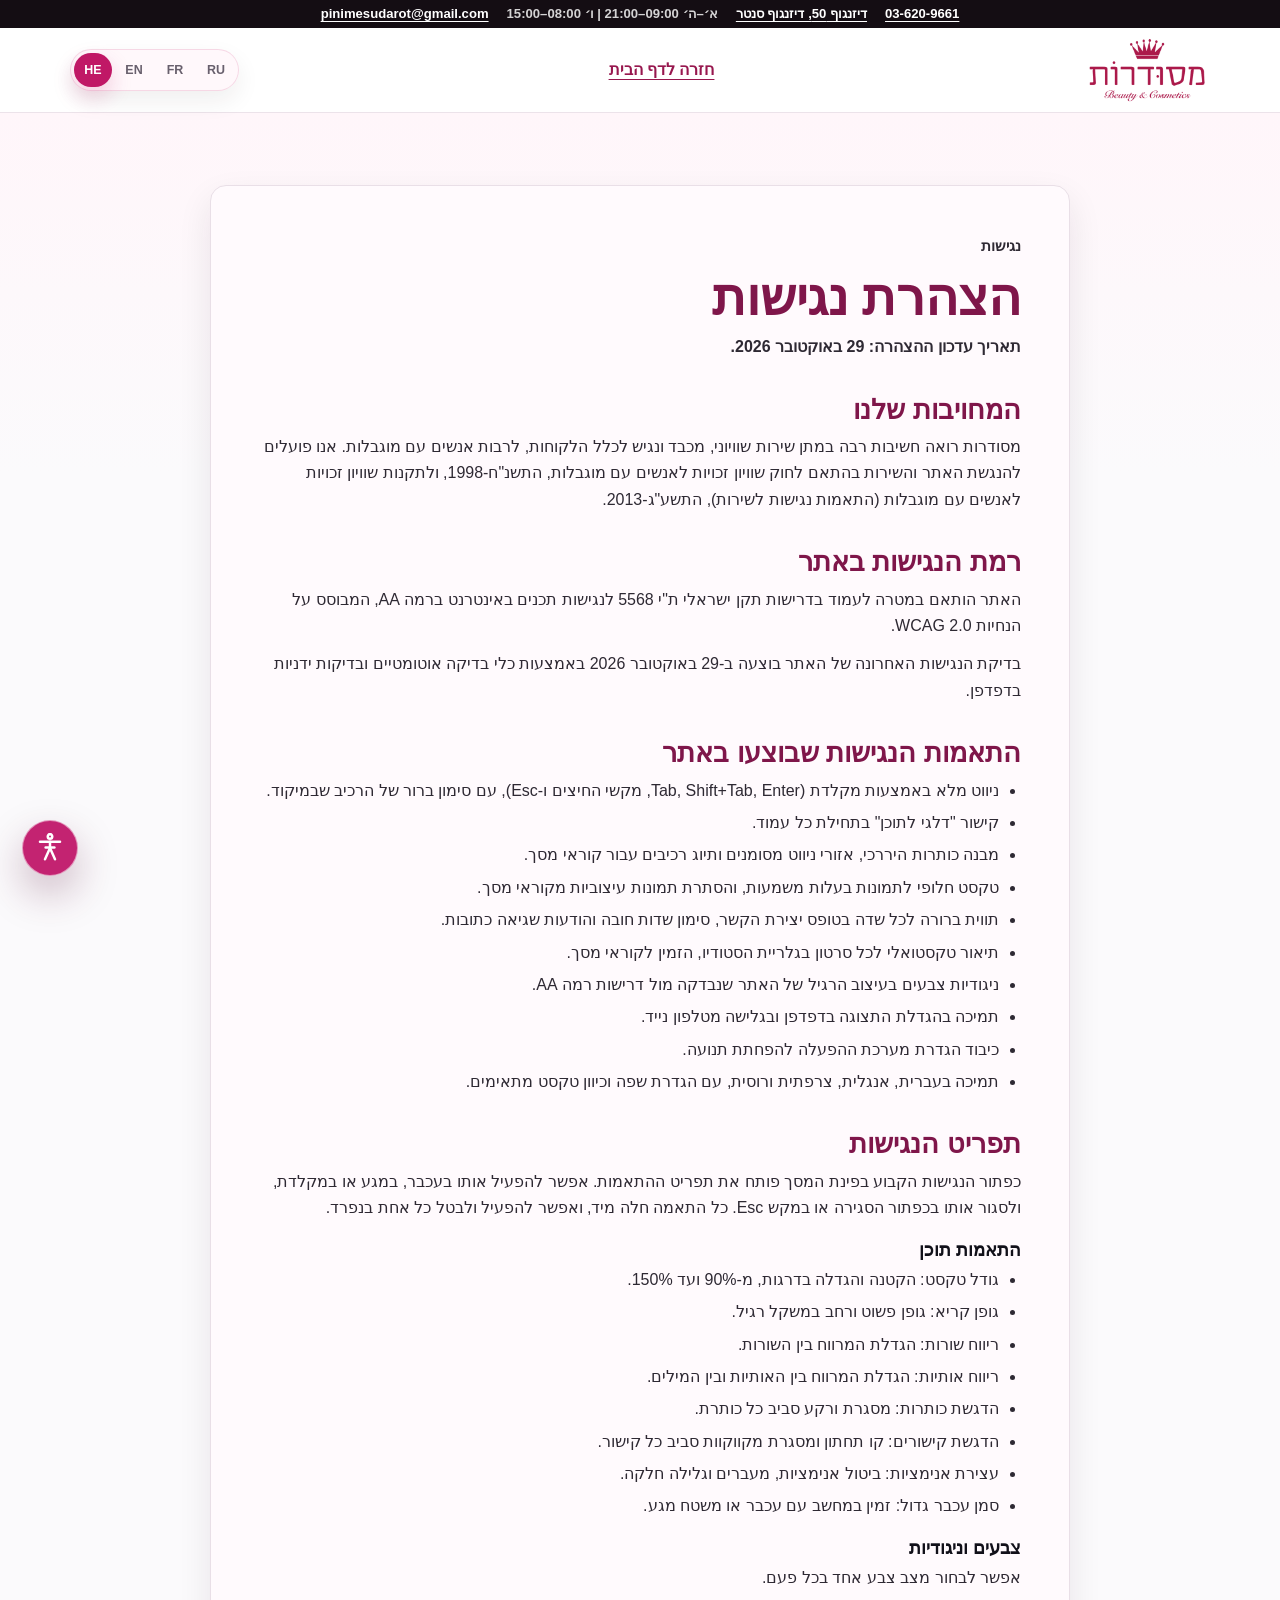
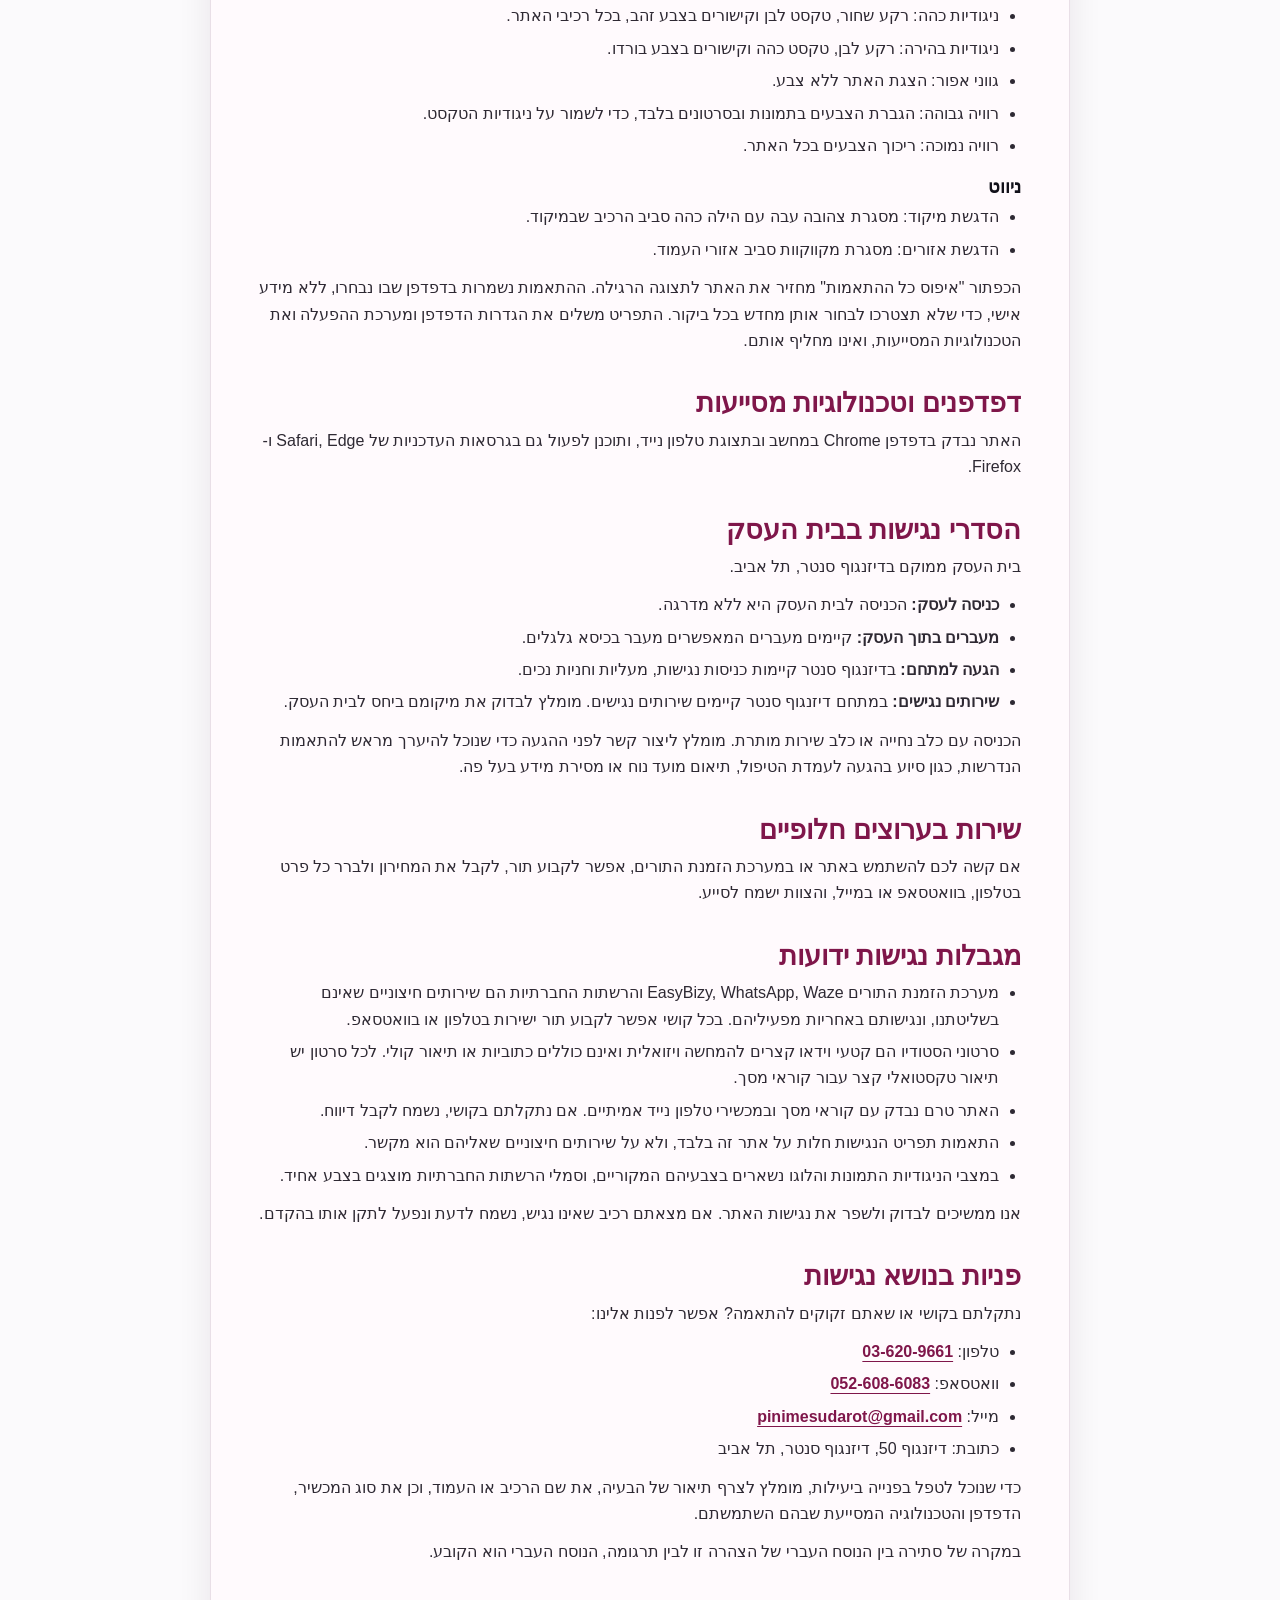
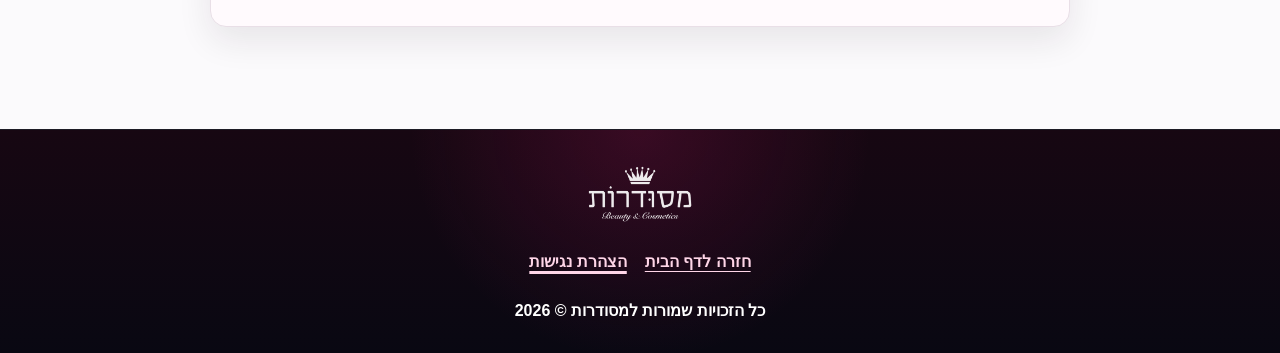
==== commit 9fb62929: "fix(accessibility): label-in-name, field contrast and consistent help - Language buttons: the visibl" ====
--- a/accessibility.html
+++ b/accessibility.html
@@ -12,7 +12,7 @@
     <meta name="theme-color" content="#c01866" />
     <link rel="icon" type="image/png" href="assets/logo.png" />
     <link rel="canonical" href="https://www.mesudarot-il.com/accessibility.html" />
-    <link rel="stylesheet" href="styles.css?v=20261029-a11y-reset" />
+    <link rel="stylesheet" href="styles.css?v=20261101-a11y-audit" />
     <script src="accessibility.js?v=20261029-a11y-reset"></script>
     <script defer src="i18n.js?v=20261029-a11y-menu"></script>
   </head>
@@ -102,6 +102,17 @@
     <a class="skip-link" href="#main">דלגי לתוכן</a>
 
     <header class="site-header statement-header">
+      <div class="top-strip">
+        <a href="tel:036209661">03-620-9661</a>
+        <a
+          href="https://ul.waze.com/ul?place=ChIJacF6ZIBLHRURmZXn_OFNzqs&amp;ll=32.07510810%2C34.77494240&amp;navigate=yes&amp;utm_campaign=default&amp;utm_source=waze_website&amp;utm_medium=lm_share_location"
+          target="_blank"
+          rel="noopener"
+          >דיזנגוף 50, דיזנגוף סנטר</a
+        >
+        <span>א׳–ה׳ 09:00–21:00 | ו׳ 08:00–15:00</span>
+        <a href="mailto:pinimesudarot@gmail.com">pinimesudarot@gmail.com</a>
+      </div>
       <nav class="main-nav" aria-label="ניווט ראשי">
         <a class="brand" href="index.html" aria-label="מסודרות דף הבית">
           <img
@@ -119,9 +130,8 @@
             data-language-option="he"
             aria-pressed="true"
             lang="he"
-            aria-label="עברית"
           >
-            HE
+            HE<span class="sr-only"> עברית</span>
           </button>
           <button
             class="language-option"
@@ -129,9 +139,8 @@
             data-language-option="en"
             aria-pressed="false"
             lang="en"
-            aria-label="English"
           >
-            EN
+            EN<span class="sr-only"> English</span>
           </button>
           <button
             class="language-option"
@@ -139,9 +148,8 @@
             data-language-option="fr"
             aria-pressed="false"
             lang="fr"
-            aria-label="Français"
           >
-            FR
+            FR<span class="sr-only"> Français</span>
           </button>
           <button
             class="language-option"
@@ -149,9 +157,8 @@
             data-language-option="ru"
             aria-pressed="false"
             lang="ru"
-            aria-label="Русский"
           >
-            RU
+            RU<span class="sr-only"> Русский</span>
           </button>
         </div>
       </nav>
--- a/styles.css
+++ b/styles.css
@@ -15,6 +15,7 @@
   --gold: #a97820;
   --line: #e9dfe7;
   --line-strong: #d8c8d4;
+  --line-field: #94808f;
   --radius: 16px;
   --radius-sm: 12px;
   --shadow: 0 24px 70px rgba(37, 23, 34, 0.14);
@@ -1591,11 +1592,13 @@
   border-radius: var(--radius);
   background: var(--surface);
   box-shadow: var(--shadow-soft);
-  overflow: hidden;
-}
-
+}
+
+/* No overflow clipping on .faq-item: it would hide the summary's focus ring. The radius makes
+   the ring follow the card's rounded corners. */
 .faq-item summary {
   min-height: 76px;
+  border-radius: calc(var(--radius) - 1px);
   display: flex;
   align-items: center;
   justify-content: space-between;
@@ -1774,7 +1777,7 @@
 .lead-form select,
 .lead-form textarea {
   width: 100%;
-  border: 1px solid var(--line-strong);
+  border: 1px solid var(--line-field);
   border-radius: var(--radius-sm);
   padding: 12px 13px;
   background: #fff;
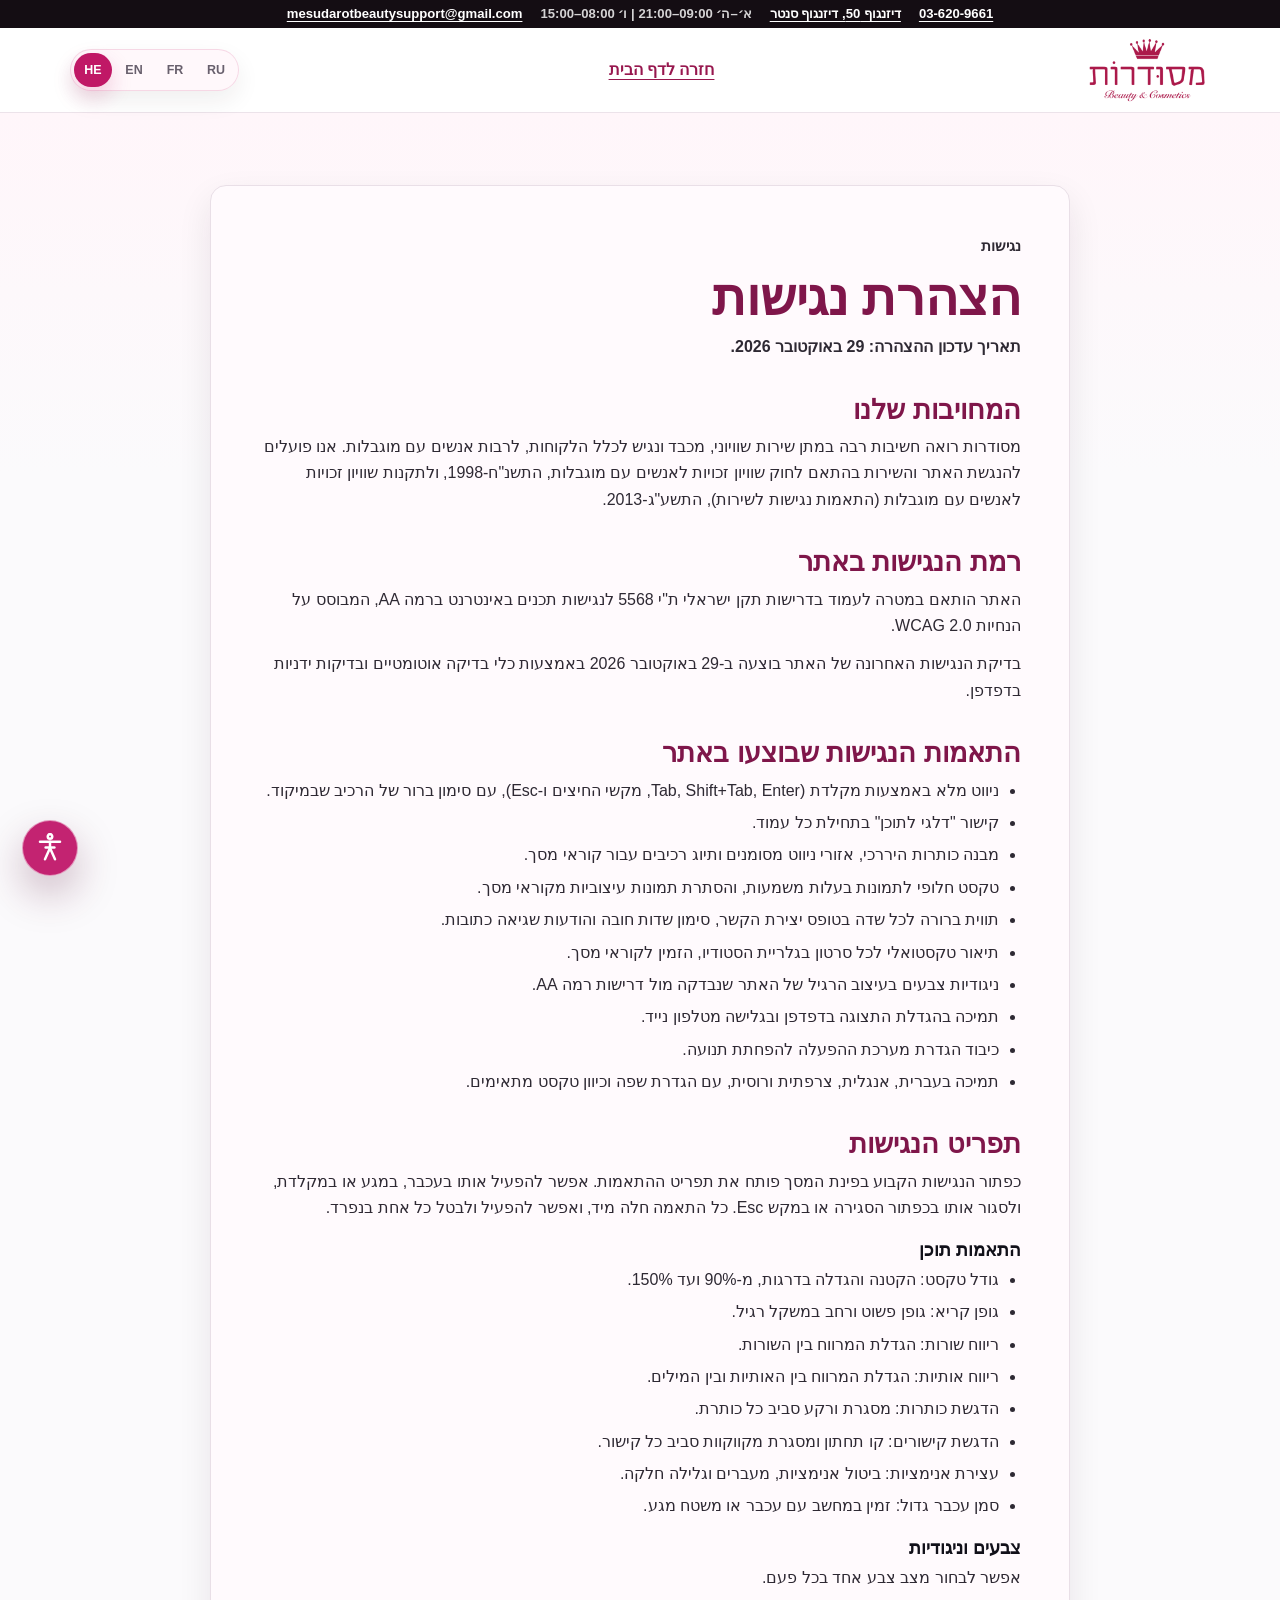
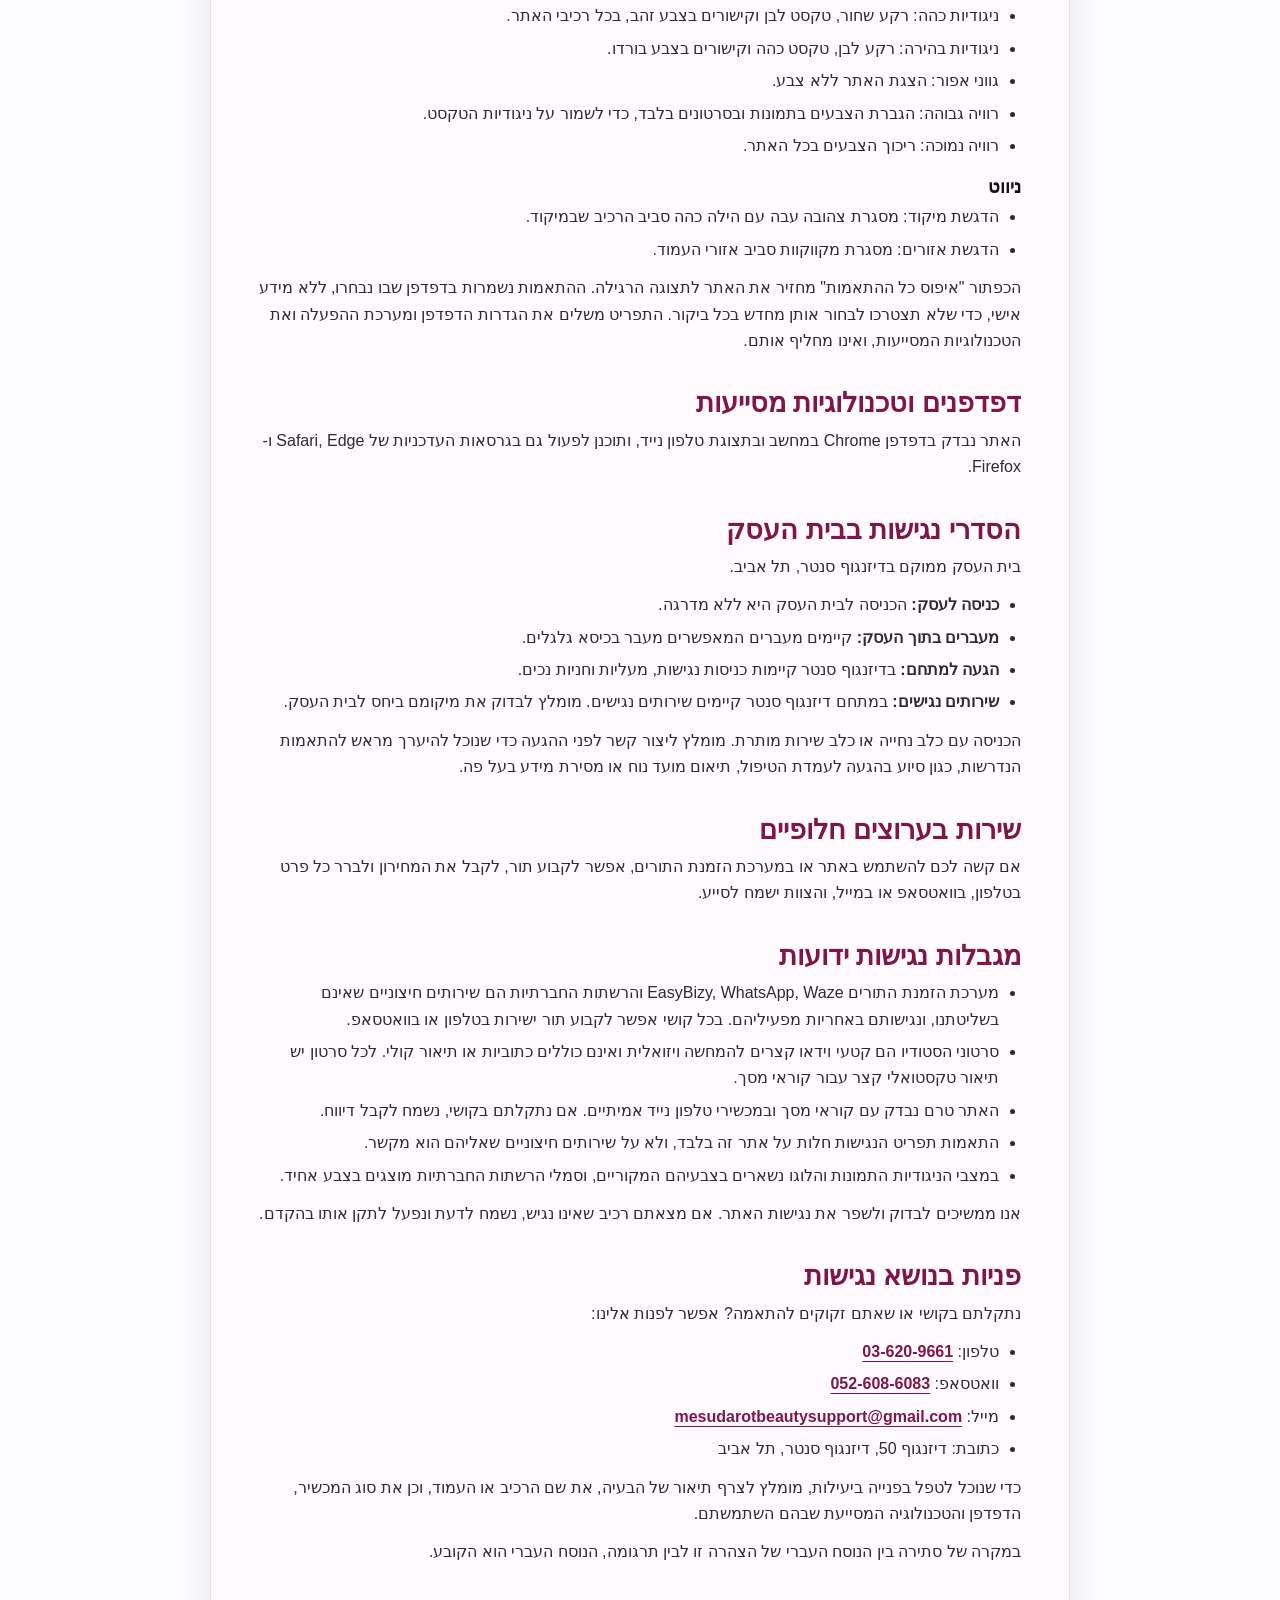
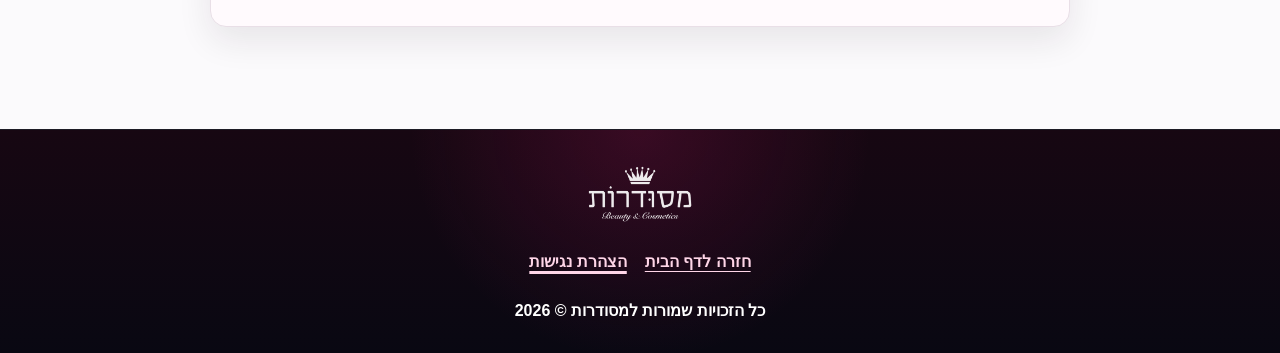
==== commit 9924d3ea: "chore: update support email and remove unused hero scene Replace the support address pinimesudarot@g" ====
--- a/accessibility.html
+++ b/accessibility.html
@@ -111,7 +111,7 @@
           >דיזנגוף 50, דיזנגוף סנטר</a
         >
         <span>א׳–ה׳ 09:00–21:00 | ו׳ 08:00–15:00</span>
-        <a href="mailto:pinimesudarot@gmail.com">pinimesudarot@gmail.com</a>
+        <a href="mailto:mesudarotbeautysupport@gmail.com">mesudarotbeautysupport@gmail.com</a>
       </div>
       <nav class="main-nav" aria-label="ניווט ראשי">
         <a class="brand" href="index.html" aria-label="מסודרות דף הבית">
@@ -361,7 +361,7 @@
             </li>
             <li>
               מייל:
-              <a href="mailto:pinimesudarot@gmail.com">pinimesudarot@gmail.com</a>
+              <a href="mailto:mesudarotbeautysupport@gmail.com">mesudarotbeautysupport@gmail.com</a>
             </li>
             <li>כתובת: דיזנגוף 50, דיזנגוף סנטר, תל אביב</li>
           </ul>
